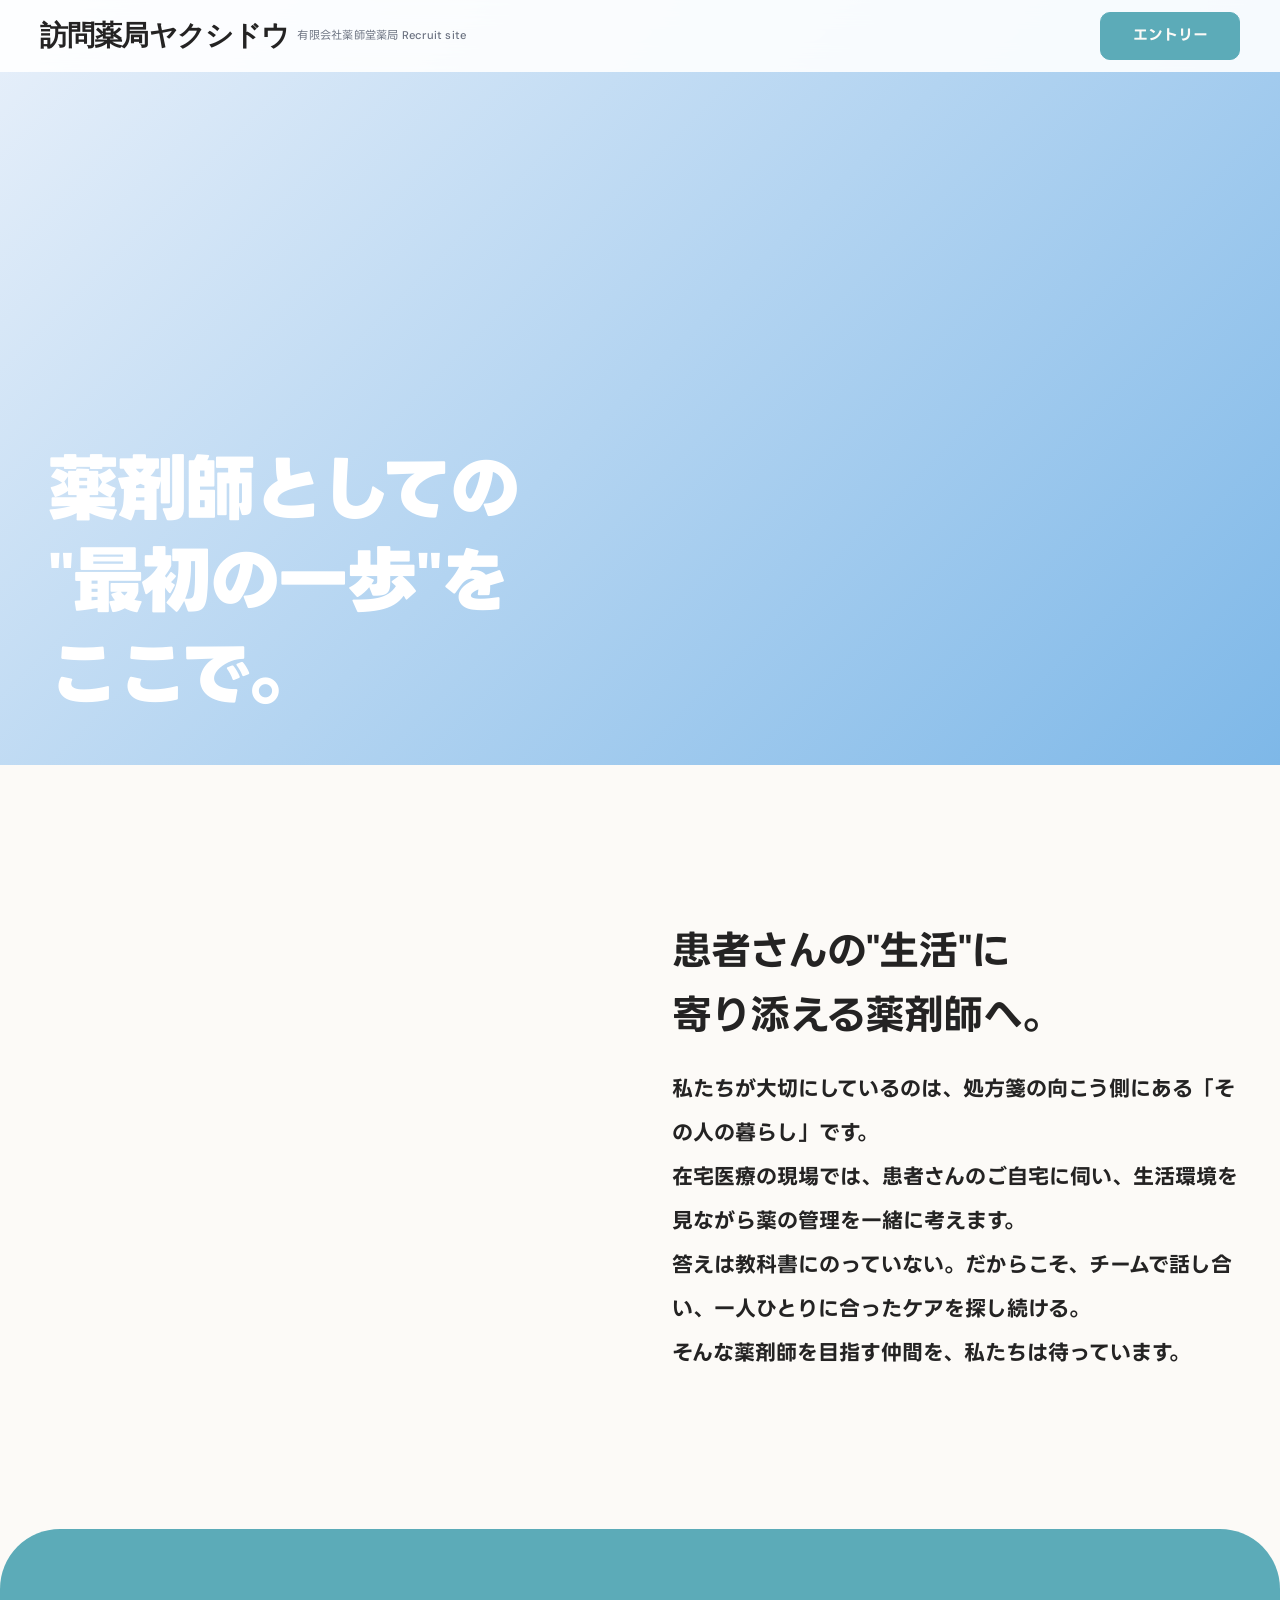
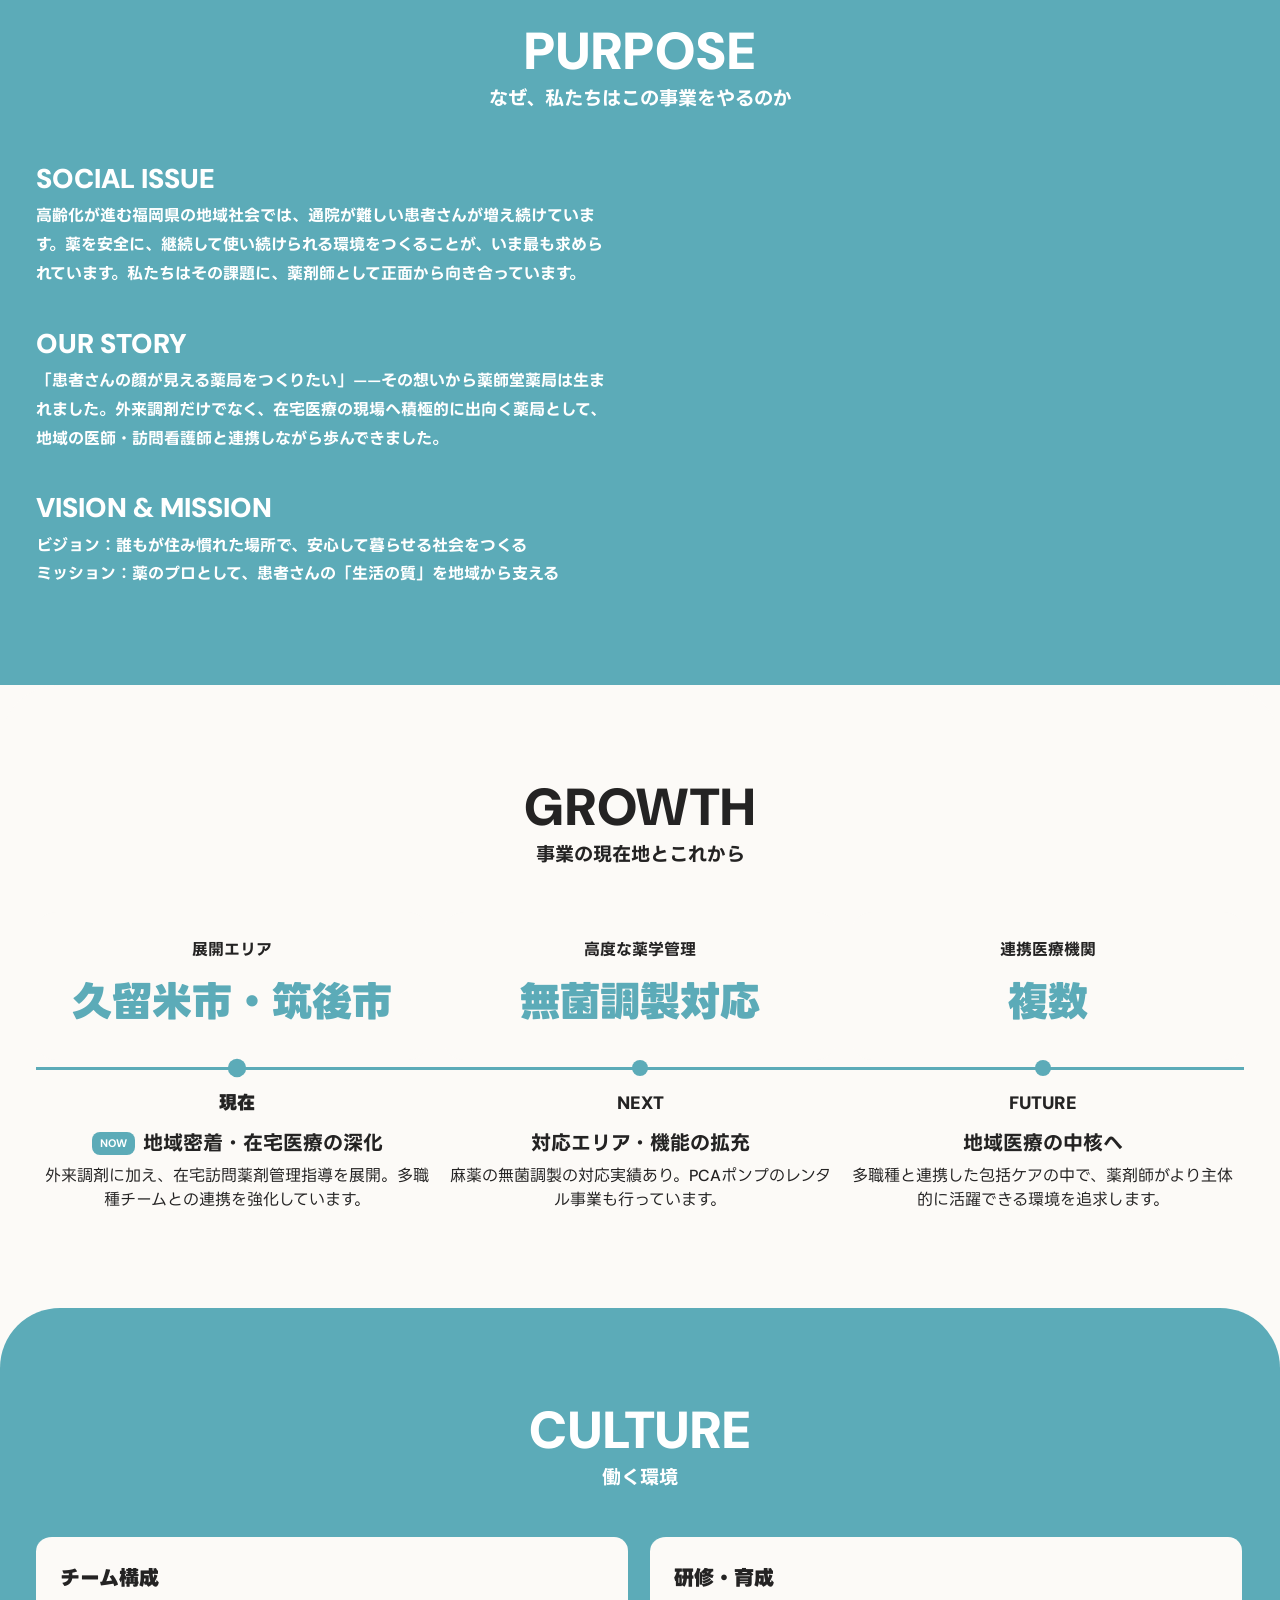
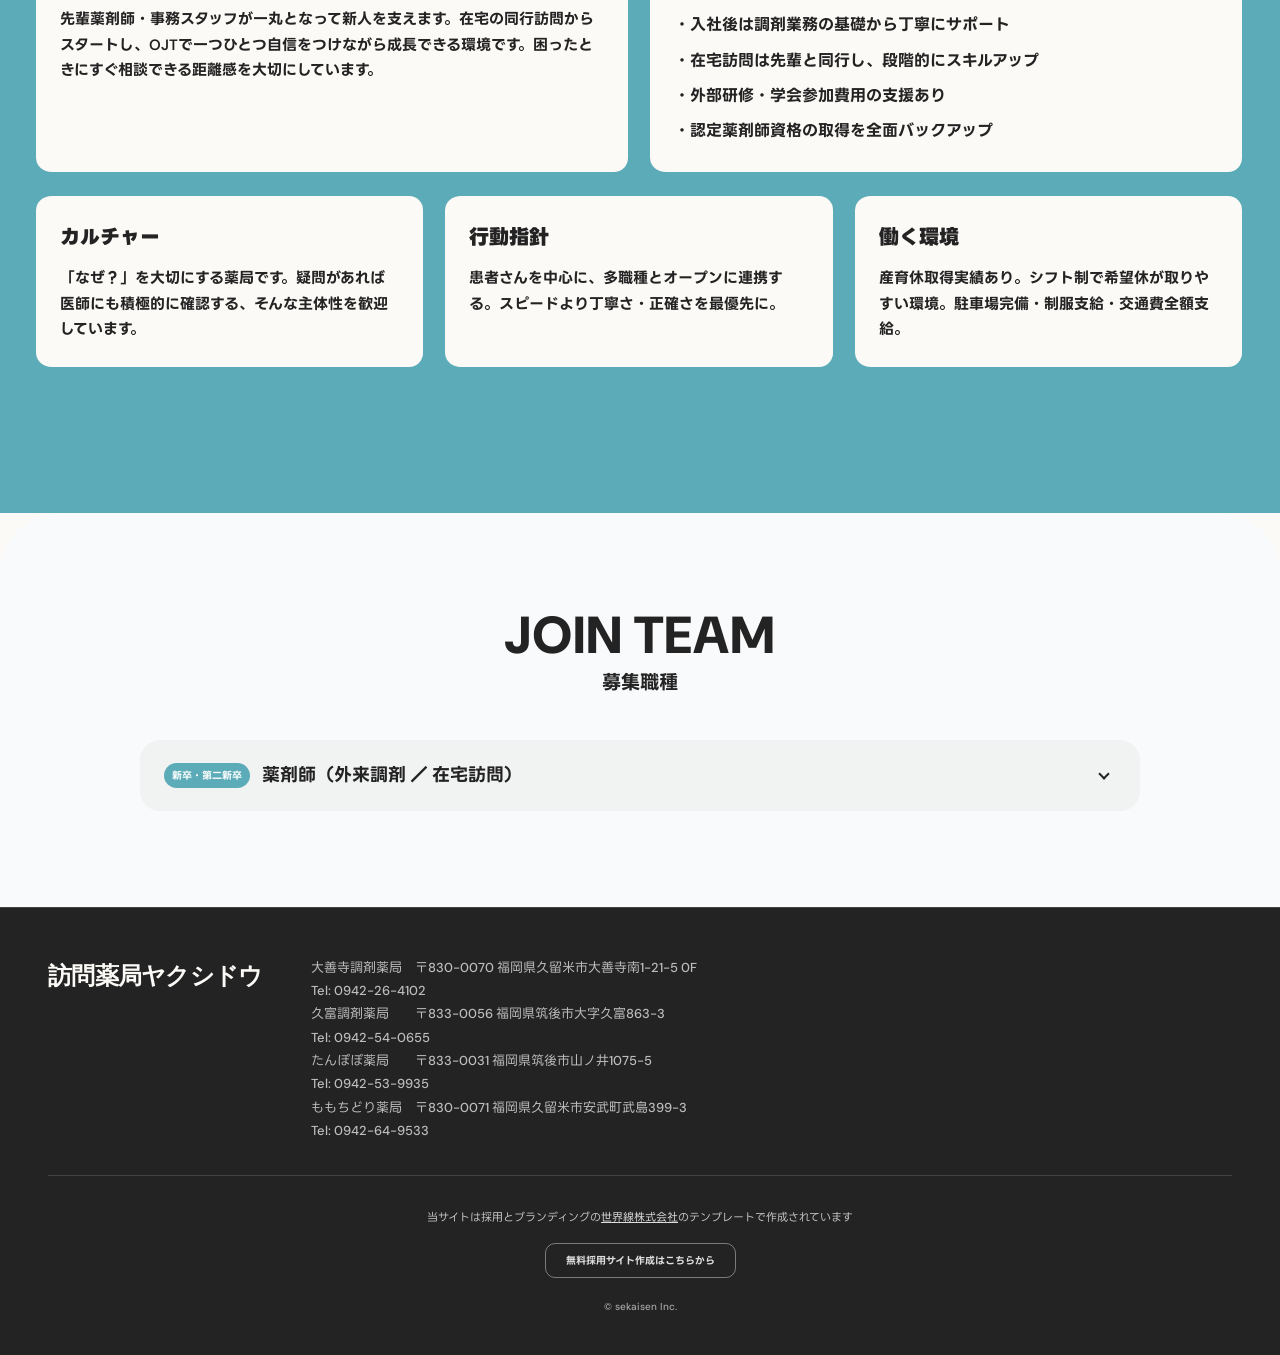
==== index.html @ 18ba4202 "Update index.html" ====
<!DOCTYPE html>
<html lang="ja">
<head>
  <meta charset="UTF-8">
  <meta name="viewport" content="width=device-width, initial-scale=1.0">
  <title>採用情報 | 有限会社薬師堂薬局</title>
  <link rel="stylesheet" href="style.css">
  <link rel="preconnect" href="https://fonts.googleapis.com">
  <link rel="preconnect" href="https://fonts.gstatic.com" crossorigin>
  <link href="https://fonts.googleapis.com/css2?family=DM+Sans:ital,wght@0,400;0,500;0,600;0,700;0,800;0,900&family=LINE+Seed+JP:wght@400;500;700;900&display=swap" rel="stylesheet">
</head>
<body>
  <!-- ヘッダー（追従） -->
  <header class="header">
    <div class="header-inner">
      <div class="header-logo-wrap">
        <a href="#" class="header-logo">訪問薬局ヤクシドウ</a>
        <span class="header-logo-sub">有限会社薬師堂薬局 Recruit site</span>
      </div>
      <nav class="header-nav">
        <a href="entry.html" class="btn btn-header btn-primary">エントリー</a>
      </nav>
    </div>
  </header>

  <!-- ① FV（ファーストビュー） -->
  <section class="hero">
    <div class="hero-img-wrap">
      <img src="image/FV.png" alt="" class="hero-img">
      <div class="hero-overlay"></div>
    </div>
    <div class="hero-content hero-content-bottom-left">
      <h1 class="hero-catch">
        <span class="hero-catch-bg">薬剤師としての</span>
        <span class="hero-catch-bg">"最初の一歩"を</span>
        <span class="hero-catch-bg">ここで。</span>
      </h1>
    </div>
  </section>

  <!-- メッセージセクション -->
  <section class="message-section">
    <div class="container">
      <div class="message-grid">
        <div class="message-visual">
          <img src="image/02.png" alt="">
        </div>
        <div class="message-content">
          <h3 class="message-heading">患者さんの"生活"に<br>寄り添える薬剤師へ。</h3>
          <p class="message-text">私たちが大切にしているのは、処方箋の向こう側にある「その人の暮らし」です。<br>
            在宅医療の現場では、患者さんのご自宅に伺い、生活環境を見ながら薬の管理を一緒に考えます。<br>
            答えは教科書にのっていない。だからこそ、チームで話し合い、一人ひとりに合ったケアを探し続ける。<br>
            そんな薬剤師を目指す仲間を、私たちは待っています。</p>
        </div>
      </div>
    </div>
  </section>

  <!-- ② なぜこの事業をやるのか（Purpose） -->
  <section class="purpose" id="purpose">
    <div class="container">
      <h2 class="section-title"><span class="section-title-en">Purpose</span><span class="section-title-ja">なぜ、私たちはこの事業をやるのか</span></h2>
      <div class="purpose-grid">
        <div class="purpose-content">
          <div class="purpose-block">
            <h3>Social Issue</h3>
            <p>高齢化が進む福岡県の地域社会では、通院が難しい患者さんが増え続けています。薬を安全に、継続して使い続けられる環境をつくることが、いま最も求められています。私たちはその課題に、薬剤師として正面から向き合っています。</p>
          </div>
          <div class="purpose-block">
            <h3>Our Story</h3>
            <p>「患者さんの顔が見える薬局をつくりたい」——その想いから薬師堂薬局は生まれました。外来調剤だけでなく、在宅医療の現場へ積極的に出向く薬局として、地域の医師・訪問看護師と連携しながら歩んできました。</p>
          </div>
          <div class="purpose-block">
            <h3>Vision & Mission</h3>
            <p><strong>ビジョン：</strong>誰もが住み慣れた場所で、安心して暮らせる社会をつくる<br><strong>ミッション：</strong>薬のプロとして、患者さんの「生活の質」を地域から支える</p>
          </div>
        </div>
        <div class="purpose-visual">
          <img src="image/03.png" alt="" class="purpose-img">
        </div>
      </div>
    </div>
  </section>

  <!-- ③ 事業の現在地とこれから（Growth） -->
  <section class="growth" id="growth">
    <div class="container">
      <h2 class="section-title"><span class="section-title-en">Growth</span><span class="section-title-ja">事業の現在地とこれから</span></h2>
      <div class="growth-cards">
        <div class="growth-card">
          <p class="growth-label">展開エリア</p>
          <span class="growth-number">久留米市・筑後市</span>
        </div>
        <div class="growth-card">
          <p class="growth-label">高度な薬学管理</p>
          <span class="growth-number">無菌調製対応</span>
        </div>
        <div class="growth-card">
          <p class="growth-label">連携医療機関</p>
          <span class="growth-number">複数</span>
        </div>
      </div>
      <div class="timeline">
        <div class="timeline-track">
          <div class="timeline-item timeline-item-current">
            <span class="timeline-year">現在</span>
            <div class="timeline-content">
              <div class="timeline-content-header">
                <span class="timeline-now">NOW</span>
                <h4>地域密着・在宅医療の深化</h4>
              </div>
              <p>外来調剤に加え、在宅訪問薬剤管理指導を展開。多職種チームとの連携を強化しています。</p>
            </div>
          </div>
          <div class="timeline-item">
            <span class="timeline-year">NEXT</span>
            <div class="timeline-content">
              <div class="timeline-content-header">
                <h4>対応エリア・機能の拡充</h4>
              </div>
              <p>麻薬の無菌調製の対応実績あり。PCAポンプのレンタル事業も行っています。</p>
            </div>
          </div>
          <div class="timeline-item">
            <span class="timeline-year">FUTURE</span>
            <div class="timeline-content">
              <div class="timeline-content-header">
                <h4>地域医療の中核へ</h4>
              </div>
              <p>多職種と連携した包括ケアの中で、薬剤師がより主体的に活躍できる環境を追求します。</p>
            </div>
          </div>
        </div>
      </div>
    </div>
  </section>

  <!-- ④ 働く環境とポジション -->
  <section class="environment" id="environment">
    <div class="container">
      <h2 class="section-title"><span class="section-title-en">Culture</span><span class="section-title-ja">働く環境</span></h2>
      <div class="culture-grid">
        <div class="culture-card culture-card--large">
          <div class="culture-card-title">チーム構成</div>
          <p>先輩薬剤師・事務スタッフが一丸となって新人を支えます。在宅の同行訪問からスタートし、OJTで一つひとつ自信をつけながら成長できる環境です。困ったときにすぐ相談できる距離感を大切にしています。</p>
        </div>
        <div class="culture-card culture-card--large">
          <div class="culture-card-title">研修・育成</div>
          <ul>
            <li>入社後は調剤業務の基礎から丁寧にサポート</li>
            <li>在宅訪問は先輩と同行し、段階的にスキルアップ</li>
            <li>外部研修・学会参加費用の支援あり</li>
            <li>認定薬剤師資格の取得を全面バックアップ</li>
          </ul>
        </div>
        <div class="culture-card culture-card--small">
          <div class="culture-card-title">カルチャー</div>
          <p>「なぜ？」を大切にする薬局です。疑問があれば医師にも積極的に確認する、そんな主体性を歓迎しています。</p>
        </div>
        <div class="culture-card culture-card--small">
          <div class="culture-card-title">行動指針</div>
          <p>患者さんを中心に、多職種とオープンに連携する。スピードより丁寧さ・正確さを最優先に。</p>
        </div>
        <div class="culture-card culture-card--small">
          <div class="culture-card-title">働く環境</div>
          <p>産育休取得実績あり。シフト制で希望休が取りやすい環境。駐車場完備・制服支給・交通費全額支給。</p>
        </div>
      </div>
    </div>
  </section>

  <!-- ⑤ 求人票セクション（アコーディオン） -->
  <section class="job-posting" id="job">
    <div class="container">
      <h2 class="section-title"><span class="section-title-en">Join Team</span><span class="section-title-ja">募集職種</span></h2>
      <div class="job-accordion">
        <details class="job-accordion-item">
          <summary class="job-accordion-header">
            <div class="job-accordion-header-left"><span class="job-accordion-tag">新卒・第二新卒</span><span class="job-accordion-title">薬剤師（外来調剤 ／ 在宅訪問）</span></div>
            <span class="job-accordion-icon"></span>
          </summary>
          <div class="job-accordion-body">
            <div class="job-detail">
              <h4>業務内容</h4>
              <ul>
                <li>外来調剤・服薬指導</li>
                <li>在宅訪問薬剤管理指導（同行から独立へ段階的に）</li>
                <li>医師・訪問看護師との多職種連携</li>
                <li>お薬相談・OTC販売サポート</li>
              </ul>
            </div>
            <div class="job-detail">
              <h4>応募要件</h4>
              <ul>
                <li>薬剤師免許取得見込み（新卒）または取得済み（第二新卒）</li>
                <li>患者さんへ丁寧に向き合える方</li>
                <li>チームで協力しながら働くことが好きな方</li>
              </ul>
            </div>
            <div class="job-detail">
              <h4>歓迎要件</h4>
              <ul>
                <li>在宅医療・地域医療への関心がある方</li>
                <li>多職種と積極的にコミュニケーションが取れる方</li>
                <li>認定薬剤師の取得に意欲がある方</li>
              </ul>
            </div>
            <div class="job-meta">
              <div class="job-meta-item">
                <span class="meta-label">雇用形態</span>
                <span class="meta-value">正社員</span>
              </div>
              <div class="job-meta-item">
                <span class="meta-label">給与</span>
                <span class="meta-value">年収550万円以上（経験・スキルに応じて優遇）</span>
              </div>
              <div class="job-meta-item">
                <span class="meta-label">勤務地</span>
                <span class="meta-value">福岡県久留米市・筑後市内の各店舗</span>
              </div>
              <div class="job-meta-item">
                <span class="meta-label">福利厚生</span>
                <span class="meta-value">社会保険完備、交通費全額支給、制服支給、駐車場完備、研修・学会費支援、産育休取得実績あり</span>
              </div>
            </div>
          </div>
        </details>
      </div>
    </div>
  </section>

  <footer class="footer">
    <div class="container">
      <div class="footer-inner">
        <div class="footer-logo">
          <a href="#">訪問薬局ヤクシドウ</a>
        </div>
        <div class="footer-overview">
          <p class="footer-overview-text">大善寺調剤薬局　〒830-0070 福岡県久留米市大善寺南1-21-5 0F<br>Tel: 0942-26-4102 </p>
          <p class="footer-overview-text">久富調剤薬局　　〒833-0056 福岡県筑後市大字久富863-3<br>Tel: 0942-54-0655 </p>
          <p class="footer-overview-text">たんぽぽ薬局　　〒833-0031 福岡県筑後市山ノ井1075-5<br>Tel: 0942-53-9935 </p>
          <p class="footer-overview-text">ももちどり薬局　〒830-0071 福岡県久留米市安武町武島399-3<br>Tel: 0942-64-9533 </p>
        </div>
      </div>
      <div class="footer-template">
        <!-- 削除禁止エリア -->
        <p class="footer-template-text">当サイトは採用とブランディングの<a href="https://sekai-sen.com/" target="_blank" rel="noopener noreferrer" class="footer-template-link">世界線株式会社</a>のテンプレートで作成されています</p>
        <a href="https://note.com/sekai_sen" target="_blank" rel="noopener noreferrer" class="footer-cta-btn">無料採用サイト作成はこちらから</a>
        <p class="footer-copy">©︎ sekaisen Inc.</p>
      </div>
    </div>
  </footer>

  <!-- スマホ用 下部固定CTA（追従） -->
  <div class="bottom-cta" aria-hidden="true">
    <a href="#job" class="bottom-cta-btn bottom-cta-casual">カジュアル面談</a>
    <a href="#job" class="bottom-cta-btn bottom-cta-entry">エントリー</a>
  </div>
</body>
</html>
---- style.css ----
/* ========================================
   スタートアップ採用LP - PCファースト
   PCデザイン固定・レスポンシブ最適化
   ======================================== */

:root {
  /* ブルーベースのカラーパレット */
  --blue-primary: #004fa2;
  --blue-dark: #003d7a;
  --blue-light: #1a6fc4;
  --blue-bg: #e8f0fa;
  --blue-muted: #7eb8e8;
  
  /* ニュートラル */
  --near-black: #242323;
  --white: #FCFAF7;
  --gray-50: #f9fafb;
  --gray-100: #f3f4f6;
  --gray-200: #e5e7eb;
  --gray-500: #6b7280;
  
  /* タイポグラフィ */
  --font-sans: 'DM Sans', 'LINE Seed JP', -apple-system, BlinkMacSystemFont, sans-serif;
  --font-en: 'DM Sans', sans-serif;
  --font-ja: 'LINE Seed JP', sans-serif;
  
  /* スペーシング（PC） */
  --section-padding: 6rem 0.75rem;
  --container-max: 1400px;

  /* 角丸・シャドウ */
  --radius: 20px;
  --radius-sm: 10px;
  --shadow: none;
}

*,
*::before,
*::after {
  box-sizing: border-box;
  margin: 0;
  padding: 0;
}

html {
  scroll-behavior: smooth;
  overflow-x: hidden;
}

section[id] {
  scroll-margin-top: 72px;
}

body {
  font-family: var(--font-sans);
  font-weight: 500;
  color: var(--near-black);
  line-height: 1.7;
  background: var(--white);
  -webkit-font-smoothing: antialiased;
  overflow-x: hidden;
}

/* ========================================
   ヘッダー（追従）
   ======================================== */
.header {
  position: fixed;
  top: 0;
  left: 0;
  right: 0;
  z-index: 100;
  background: rgba(255, 255, 255, 0.9);
  backdrop-filter: blur(12px);
  -webkit-backdrop-filter: blur(12px);
  box-shadow: none;
}

.header-inner {
  display: flex;
  align-items: center;
  justify-content: space-between;
  min-height: 72px;
  padding: 0.75rem 2.5rem;
  max-width: 1600px;
  margin-left: auto;
  margin-right: auto;
}

.header-logo-wrap {
  display: flex;
  align-items: center;
  gap: 0.5rem;
}

.header-logo {
  font-family: var(--font-en);
  font-size: 1.75rem;
  font-weight: 800;
  color: var(--near-black);
  text-decoration: none;
  letter-spacing: -0.03em;
  text-transform: uppercase;
}

.header-logo-sub {
  font-size: 0.7rem;
  font-weight: 500;
  color: var(--gray-500);
  letter-spacing: 0.02em;
}

.header-nav {
  display: flex;
  align-items: center;
  gap: 1rem;
}

.btn-header {
  min-width: auto;
  padding: 0.375rem 0.75rem;
  font-size: 0.8125rem;
  font-weight: 600;
  border-radius: var(--radius-sm);
}

.btn-header.btn-outline {
  background: transparent;
  color: var(--near-black);
  border: 1px solid var(--gray-200);
}

.btn-header.btn-outline:hover {
  background: var(--gray-50);
  color: var(--near-black);
}

.btn-header.btn-primary {
  border-width: 1px;
}

/* スマホ用 下部固定CTA（PCでは非表示） */
.bottom-cta {
  display: none;
}

/* ========================================
   ① ファーストビュー
   ======================================== */
.hero {
  position: relative;
  width: 100%;
  overflow: hidden;
}

.hero-img-wrap {
  position: relative;
  width: 100%;
  aspect-ratio: 16 / 9;
  min-height: 85vh;
  background: linear-gradient(135deg, var(--blue-bg) 0%, var(--blue-muted) 100%);
}

.hero-img-wrap .hero-img {
  width: 100%;
  height: 100%;
  object-fit: cover;
  display: block;
}

.hero-overlay {
  position: absolute;
  inset: 0;
  background: none;
}

.hero-content {
  position: absolute;
  z-index: 1;
  bottom: 0;
  left: 0;
  max-width: 60%;
  padding: 2rem 3rem 1.5rem;
  text-align: left;
}

.hero-content-bottom-left {
  bottom: 0;
  left: 0;
  text-align: left;
}

.hero-content .hero-catch {
  color: var(--white);
  text-shadow: none;
}

.hero-content-bottom-left .hero-cta {
  align-items: flex-start;
}

.hero-catch {
  font-size: clamp(2.5rem, 5.5vw, 92px);
  font-weight: 900;
  line-height: 1.2;
  color: var(--near-black);
  letter-spacing: -0.02em;
  margin-bottom: 1.5rem;
  display: flex;
  flex-direction: column;
  gap: 0.5rem;
  align-items: flex-start;
}

.hero-catch-bg {
  background: none;
  color: #fff;
  padding: 0;
  display: inline-block;
}

.hero-cta {
  display: flex;
  flex-direction: row;
  gap: 1rem;
  align-items: flex-start;
}

/* ボタン */
.btn {
  display: inline-block;
  padding: 0.625rem 1.25rem;
  font-family: var(--font-sans);
  font-size: 0.9375rem;
  font-weight: 700;
  text-decoration: none;
  border-radius: var(--radius-sm);
  transition: all 0.2s ease;
  min-width: 140px;
  text-align: center;
}

.btn-primary {
  background: #5cabb8;
  color: var(--white);
  border: 2px solid #5cabb8;
}

.btn-primary:hover {
  background: #4a92a0;
  border-color: #4a92a0;
  transform: translateY(-2px);
}

.btn-secondary {
  background: transparent;
  color: var(--blue-primary);
  border: 2px solid var(--blue-primary);
}

.btn-secondary:hover {
  background: var(--blue-bg);
  transform: translateY(-2px);
}

.btn-large {
  padding: 0.75rem 1.5rem;
  font-size: 1rem;
}

/* ========================================
   共通：コンテナ・セクションタイトル
   ======================================== */
.container {
  width: 100%;
  max-width: var(--container-max);
  margin-left: auto;
  margin-right: auto;
  padding: 0 1.5rem;
}

.section-title {
  font-size: clamp(2rem, 5vw, 3rem);
  font-weight: 900;
  color: var(--near-black);
  text-align: center;
  margin: 0 0 3rem 0;
  padding: 0;
  letter-spacing: -0.02em;
  display: flex;
  flex-direction: column;
  gap: 0;
  line-height: 1;
}

.section-title-en {
  font-family: var(--font-en);
  font-size: clamp(2.25rem, 5.5vw, 3.25rem);
  text-transform: uppercase;
  letter-spacing: 0.02em;
  line-height: 1;
  margin: 0;
  padding: 0;
}

.section-title-ja {
  font-size: 1.2rem;
  font-weight: 700;
  color: var(--near-black);
  letter-spacing: 0;
  line-height: 1;
  margin: 0;
  margin-top: 0.5rem;
  padding: 0.25rem 0 0 0;
}

/* ========================================
   メッセージセクション（白背景・黒文字）
   ======================================== */
.message-section {
  padding: var(--section-padding);
  background: var(--white);
  color: var(--near-black);
}

.message-section .message-heading,
.message-section .message-text {
  color: var(--near-black);
}

.message-section .container {
  max-width: 1400px;
}

.message-grid {
  display: grid;
  grid-template-columns: 1fr 1fr;
  gap: 4rem;
  align-items: center;
}

.message-visual {
  aspect-ratio: 1;
  border-radius: var(--radius);
  box-shadow: var(--shadow);
  overflow: hidden;
}

.message-visual img {
  width: 100%;
  height: 100%;
  object-fit: cover;
  display: block;
}

.message-content {
  display: flex;
  flex-direction: column;
  align-items: flex-start;
  gap: 1.25rem;
}

.message-heading {
  font-size: 40px;
  font-weight: 700;
  color: inherit;
  margin: 0;
  letter-spacing: -0.02em;
  line-height: 1.6;
}

.message-text {
  font-size: 21px;
  font-weight: 600;
  color: inherit;
  line-height: 2.1;
  text-align: left;
}


/* ========================================
   ② なぜこの事業をやるのか（Purpose）
   ======================================== */
.purpose {
  padding: var(--section-padding);
  background: #5cabb8;
  color: #fff;
  border-radius: 60px 60px 0 0;
  overflow: hidden;
}

.purpose .section-title,
.purpose .section-title-en,
.purpose .section-title-ja,
.purpose .purpose-block h3,
.purpose .purpose-block p {
  color: #fff;
}

.purpose .placeholder-img {
  background: rgba(255, 255, 255, 0.2);
  color: #fff;
}

.purpose-grid {
  display: grid;
  grid-template-columns: 1fr 1fr;
  gap: 3rem;
  align-items: stretch;
}

.purpose-content {
  display: flex;
  flex-direction: column;
  gap: 2rem;
}

.purpose-block h3 {
  font-family: var(--font-sans);
  font-size: 1.7rem;
  font-weight: 900;
  text-transform: uppercase;
  color: inherit;
  margin: 0;
}

.purpose-block p {
  font-size: 1rem;
  color: inherit;
  line-height: 1.8;
  font-weight: 600;
}

.purpose-visual {
  order: 0;
  display: flex;
  min-height: 0;
}

.purpose-img {
  width: 100%;
  height: 100%;
  object-fit: cover;
  border-radius: var(--radius);
  display: block;
}

.placeholder-img.placeholder-purpose {
  aspect-ratio: unset;
  flex: 1;
  min-height: 200px;
  width: 100%;
}

.placeholder-img {
  aspect-ratio: 16 / 10;
  background: var(--gray-100);
  border-radius: var(--radius);
  box-shadow: var(--shadow);
  display: flex;
  align-items: center;
  justify-content: center;
  color: var(--near-black);
  font-size: 0.875rem;
}

/* ========================================
   ③ 事業の現在地とこれから（Growth）
   ======================================== */
.growth {
  padding: var(--section-padding);
  background: var(--white);
  color: var(--near-black);
  border-radius: 60px 60px 0 0;
  overflow: hidden;
}

.growth .section-title,
.growth .section-title-en,
.growth .section-title-ja {
  color: var(--near-black);
}

.growth .growth-label {
  color: var(--near-black);
}

.growth .growth-number {
  color: #5cabb8;
}

.growth .timeline-year,
.growth .timeline-content h4,
.growth .timeline-content p {
  color: var(--near-black);
}

.growth .timeline-track::before {
  background: #5cabb8;
}

.growth .timeline-item::before {
  background: #5cabb8;
}

.growth .timeline-now {
  background: #5cabb8;
  color: #fff;
}

.growth-cards {
  display: grid;
  grid-template-columns: repeat(3, 1fr);
  gap: 1rem;
  margin-bottom: 0;
}

.growth-card {
  background: var(--white);
  padding: 1.5rem;
  border-radius: var(--radius);
  text-align: center;
  box-shadow: var(--shadow);
}

.growth-label {
  font-size: 1rem;
  color: #333;
  margin-bottom: 0.25rem;
  font-weight: 600;
}

.growth-number {
  display: block;
  font-size: 2.5rem;
  font-weight: 900;
  color: #5cabb8;
}

.timeline-track {
  display: flex;
  align-items: flex-start;
  gap: 0;
  position: relative;
}

.timeline-track::before {
  content: '';
  position: absolute;
  top: 7px;
  left: 0;
  right: 0;
  height: 3px;
  background: var(--blue-primary);
  z-index: 0;
}

.timeline-item {
  flex: 1;
  display: flex;
  flex-direction: column;
  align-items: center;
  text-align: center;
  position: relative;
  z-index: 1;
  padding: 0 0.5rem;
}

.timeline-item::before {
  content: '';
  width: 16px;
  height: 16px;
  background: var(--blue-primary);
  border-radius: 50%;
  flex-shrink: 0;
  margin-bottom: 0.75rem;
}

.timeline-year {
  font-size: 1.125rem;
  font-weight: 900;
  color: inherit;
  margin-bottom: 0.5rem;
}

.timeline-content-header {
  display: flex;
  align-items: center;
  justify-content: center;
  gap: 0.5rem;
  margin-bottom: 0.25rem;
}

.timeline-now {
  font-size: 0.6875rem;
  font-weight: 700;
  background: var(--blue-primary);
  color: var(--white);
  padding: 0.125rem 0.5rem;
  border-radius: 8px;
  flex-shrink: 0;
}

.timeline-item-current::before {
  transform: scale(1.15);
}

.timeline-content h4 {
  font-size: 1.25rem;
  font-weight: 700;
  margin: 0;
  color: inherit;
}

.timeline-content p {
  font-size: 1rem;
  color: inherit;
  line-height: 1.5;
}

/* ========================================
   ④ 働く環境とポジション（Culture）
   ======================================== */
.environment {
  padding: var(--section-padding);
  background: #5cabb8;
  color: #fff;
  border-radius: 60px 60px 0 0;
  overflow: hidden;
}

.environment .section-title,
.environment .section-title-en,
.environment .section-title-ja {
  color: #fff;
}

.environment .culture-card-title {
  color: var(--near-black);
}

.environment .culture-card {
  background: var(--white);
  color: var(--near-black);
  border: 2px solid #5cabb8;
  border-left: none;
}

.environment .culture-card li,
.environment .culture-card p {
  color: var(--near-black);
}

.culture-grid {
  display: grid;
  grid-template-columns: repeat(6, 1fr);
  gap: 1.25rem;
  margin-bottom: 3rem;
}

.culture-card {
  padding: 1.5rem;
  border-radius: 16px;
  box-shadow: var(--shadow);
}

.culture-card--large {
  grid-column: span 3;
  min-height: 160px;
}

.culture-card--small {
  grid-column: span 2;
}

.culture-card-title {
  font-size: 1.25rem;
  font-weight: 900;
  margin-bottom: 0.75rem;
}

.culture-card ul {
  list-style: none;
}

.culture-card li {
  padding: 0.25rem 0;
  position: relative;
  padding-left: 1rem;
  font-weight: 600;
}

.culture-card li::before {
  content: '・';
  position: absolute;
  left: 0;
}

.culture-card p {
  font-size: 0.9375rem;
  line-height: 1.7;
  margin: 0;
  font-weight: 600;
}

/* ========================================
   ⑤ 求人票セクション（アコーディオン）
   ======================================== */
.job-posting {
  padding: var(--section-padding);
  background: var(--gray-50);
  border-radius: 60px 60px 0 0;
  overflow: hidden;
}

.job-accordion-header:hover {
  background: var(--gray-50);
}

.job-accordion {
  display: flex;
  flex-direction: column;
  gap: 1rem;
  max-width: 1000px;
  margin: 0 auto;
}

.job-accordion-item {
  background: #f1f3f2;
  border-radius: var(--radius);
  box-shadow: var(--shadow);
  overflow: hidden;
}

.job-accordion-item[open] {
  box-shadow: none;
}

.job-accordion-header {
  display: flex;
  align-items: center;
  justify-content: space-between;
  gap: 0.75rem;
  padding: 1.25rem 1.5rem;
  cursor: pointer;
  list-style: none;
  font-weight: 700;
  color: var(--near-black);
  transition: background 0.2s ease;
}

.job-accordion-header::-webkit-details-marker {
  display: none;
}

.job-accordion-header-left {
  display: flex;
  align-items: center;
  gap: 0.75rem;
  flex: 1;
  min-width: 0;
  text-align: left;
}

.job-accordion-tag {
  font-size: 0.625rem;
  font-weight: 700;
  background: #5cabb8;
  color: #fff;
  padding: 0.25rem 0.5rem;
  border-radius: 9999px;
  flex-shrink: 0;
  width: fit-content;
}

.job-accordion-title {
  font-size: 1.125rem;
  text-align: left;
}

.job-accordion-icon {
  width: 24px;
  height: 24px;
  flex-shrink: 0;
  display: flex;
  align-items: center;
  justify-content: center;
  transition: transform 0.25s ease;
}

.job-accordion-icon::before {
  content: '';
  width: 8px;
  height: 8px;
  border-right: 2px solid var(--near-black);
  border-bottom: 2px solid var(--near-black);
  transform: rotate(45deg);
  margin-top: -2px;
}

.job-accordion-item[open] .job-accordion-icon {
  transform: rotate(180deg);
}

.job-accordion-body {
  padding: 0 1.5rem 1.5rem;
  border-top: 1px solid var(--gray-100);
}

.job-accordion-item[open] .job-accordion-body {
  padding-top: 1.5rem;
}

.job-detail {
  margin-bottom: 1.25rem;
}

.job-accordion .job-detail:last-of-type {
  margin-bottom: 0;
}

.job-detail h4 {
  font-size: 1rem;
  font-weight: 700;
  color: var(--near-black);
  margin-bottom: 0.75rem;
}

.job-detail ul {
  list-style: none;
}

.job-detail li {
  padding: 0.25rem 0;
  padding-left: 1.25rem;
  position: relative;
  font-size: 0.9375rem;
  color: var(--near-black);
}

.job-detail li::before {
  content: '・';
  position: absolute;
  left: 0;
  color: var(--blue-primary);
}

.job-meta {
  display: grid;
  grid-template-columns: repeat(2, 1fr);
  gap: 1rem;
  margin-top: 1.5rem;
  padding-top: 1.5rem;
  border-top: 1px solid var(--gray-200);
}

.job-meta-item {
  display: flex;
  flex-direction: column;
  gap: 0.25rem;
}

.meta-label {
  font-size: 0.75rem;
  font-weight: 700;
  color: var(--near-black);
  text-transform: uppercase;
  letter-spacing: 0.05em;
}

.meta-value {
  font-size: 0.9375rem;
  font-weight: 500;
  color: var(--near-black);
}

/* ========================================
   ⑥ 最後のCTA
   ======================================== */
.final-cta {
  position: relative;
  padding: 5rem 1.5rem;
  text-align: center;
  overflow: hidden;
}

.final-cta-bg {
  position: absolute;
  inset: 0;
  background-image: var(--cta-bg-image, url('https://images.unsplash.com/photo-1522071820081-009f0129c71c?w=1920'));
  background-size: cover;
  background-position: center;
  filter: grayscale(100%);
}

.final-cta-overlay {
  position: absolute;
  inset: 0;
  background:#00000090;
}

.final-cta-content {
  position: relative;
  z-index: 1;
}

.final-cta-message {
  font-size: clamp(1.75rem, 4vw, 2.5rem);
  font-weight: 900;
  color: var(--white);
  margin-bottom: 0.75rem;
  letter-spacing: -0.02em;
}

.final-cta-sub {
  font-size: 1rem;
  color: rgba(255,255,255,0.9);
  margin-bottom: 2rem;
}

.final-cta .btn-primary {
  background: #5cabb8;
  color: var(--white);
  border-color: #5cabb8;
}

.final-cta .btn-primary:hover {
  background: #4a92a0;
  border-color: #4a92a0;
}

/* ========================================
   フッター
   ======================================== */
.footer {
  padding: 3rem 1.5rem 2.5rem;
  background: var(--near-black);
  border-top: 1px solid rgba(255, 255, 255, 0.15);
}

.footer-inner {
  display: flex;
  flex-direction: row;
  align-items: flex-start;
  gap: 3rem;
  margin-bottom: 2rem;
  padding-bottom: 2rem;
  border-bottom: 1px solid rgba(255, 255, 255, 0.15);
}

.footer-logo a {
  font-family: var(--font-en);
  font-size: 1.5rem;
  font-weight: 800;
  color: var(--white);
  text-decoration: none;
  letter-spacing: -0.03em;
  text-transform: uppercase;
}

.footer-overview-text {
  font-size: 0.8125rem;
  color: rgba(255, 255, 255, 0.7);
  line-height: 1.8;
  margin: 0;
}

.footer-template {
  text-align: center;
  max-width: 560px;
  margin: 0 auto;
}

.footer-template-text {
  font-size: 0.6875rem;
  color: rgba(255, 255, 255, 0.75);
  line-height: 1.8;
  margin: 0 0 1rem;
}

.footer-template-link {
  color: rgba(255, 255, 255, 0.85);
  text-decoration: underline;
}

.footer-template-link:hover {
  color: var(--white);
}

.footer-cta-btn {
  display: inline-block;
  padding: 0.5rem 1.25rem;
  font-size: 0.625rem;
  font-weight: 600;
  color: rgba(255, 255, 255, 0.85);
  text-decoration: none;
  border: 1px solid rgba(255, 255, 255, 0.4);
  border-radius: var(--radius-sm);
  background: transparent;
  margin-bottom: 1.25rem;
  transition: color 0.2s, border-color 0.2s, background 0.2s;
}

.footer-cta-btn:hover {
  color: var(--white);
  border-color: rgba(255, 255, 255, 0.6);
  background: rgba(255, 255, 255, 0.06);
}

.footer-copy {
  font-size: 0.625rem;
  color: rgba(255, 255, 255, 0.6);
  margin: 0;
}

/* ========================================
   レスポンシブ最適化（タブレット以下）
   ======================================== */
@media (max-width: 1023px) {
  :root {
    --section-padding: 5rem 0.75rem;
  }

  .growth-cards {
    grid-template-columns: repeat(2, 1fr);
  }

  .culture-grid {
    grid-template-columns: repeat(2, 1fr);
  }

  .culture-card--large,
  .culture-card--small {
    grid-column: span 2;
  }
}

@media (max-width: 767px) {
  :root {
    --section-padding: 2.5rem 0.75rem;
  }

  .purpose,
  .environment {
    border-radius: 30px 30px 0 0;
  }

  .header-inner {
    padding: 0.75rem 1.5rem;
  }

  .header-logo {
    font-size: 1.125rem;
  }

  .header-logo-sub {
    display: none;
  }

  .header-nav {
    gap: 0.5rem;
  }

  .btn-header {
    font-size: 0.6875rem;
    padding: 0.25rem 0.5rem;
    min-width: auto;
  }

  .bottom-cta {
    display: flex;
    position: fixed;
    bottom: 0;
    left: 0;
    right: 0;
    z-index: 90;
    padding: 0;
    padding-bottom: max(0, env(safe-area-inset-bottom));
    gap: 0;
    box-shadow: 0 -2px 12px rgba(0, 0, 0, 0.1);
  }

  .bottom-cta-btn {
    flex: 1;
    display: flex;
    align-items: center;
    justify-content: center;
    padding: 0.875rem 1rem;
    font-size: 0.875rem;
    font-weight: 600;
    text-decoration: none;
    border: none;
    border-radius: 0;
    transition: background 0.2s, opacity 0.2s;
  }

  .bottom-cta-entry {
    background: #5cabb8;
    color: #fff;
  }

  .bottom-cta-entry:hover,
  .bottom-cta-entry:active {
    background: #4a92a0;
  }

  .bottom-cta-casual {
    background: #1a1a1a;
    color: #fff;
  }

  .bottom-cta-casual:hover,
  .bottom-cta-casual:active {
    background: #333;
  }

  body {
    padding-bottom: 80px;
    padding-bottom: calc(72px + env(safe-area-inset-bottom));
  }

  .hero {
    display: flex;
    flex-direction: column;
    padding-top: 80px;
    gap: 1.5rem;
  }

  .hero-img-wrap {
    order: 1;
    margin-top: 1.25rem;
    aspect-ratio: 3 / 2.8;
    min-height: 55vh;
    width: 100%;
    margin-left: 1rem;
  }

  .hero-content {
    position: static;
    order: 2;
    padding: 0 0 0 1.5rem;
    max-width: 100%;
  }

  .hero-catch {
    font-size: 1.75rem;
    margin-bottom: 0;
    color: #1d2923;
    gap: 0.25rem;
  }

  .hero-cta {
    flex-direction: column;
    align-items: flex-start;
  }

  .section-title {
    margin: 0 0 2rem 0;
  }

  .section-title-en {
    font-size: 1.75rem;
  }

  .section-title-ja {
    font-size: 0.8125rem;
  }

  .message-heading {
    font-size: 20px;
  }

  .message-content {
    max-width: 100%;
    min-width: 0;
  }

  .message-text {
    font-size: 1rem;
    white-space: normal;
    max-width: 100%;
    overflow-wrap: break-word;
  }

  .message-visual img {
    object-fit: contain;
  }

  .purpose-block h3 {
    font-size: 1.25rem;
  }

  .purpose-block p {
    font-size: 0.8rem;
  }

  .purpose-grid {
    grid-template-columns: 1fr;
    gap: 1rem;
  }

  .purpose-content {
    display: flex;
    flex-direction: column;
    gap: 1rem;
  }

  .growth-label {
    font-size: 0.8125rem;
  }

  .growth-number {
    font-size: 1.2rem;
  }

  .timeline-year {
    font-size: 1rem;
  }

  .timeline-content h4 {
    font-size: 1.125rem;
  }

  .timeline-content p {
    font-size: 0.9375rem;
  }

  .culture-card-title {
    font-size: 0.875rem;
  }

  .culture-card li {
    font-size: 0.875rem;
  }

  .culture-card p {
    font-size: 0.875rem;
  }

  .job-accordion-title {
    font-size: 1rem;
  }

  .job-detail h4 {
    font-size: 0.9375rem;
  }

  .job-detail li {
    font-size: 0.875rem;
  }

  .meta-value {
    font-size: 0.875rem;
  }

  .final-cta-message {
    font-size: 1.5rem;
  }

  .final-cta-sub {
    font-size: 0.9375rem;
  }

  .btn-large {
    font-size: 0.9375rem;
    padding: 0.625rem 1.25rem;
  }

  .message-section {
    margin-top: 3rem;
    background: #fff;
    border-radius: 30px 30px 0 0;
    overflow: hidden;
  }

  .message-grid {
    grid-template-columns: 1fr;
    gap: 2rem;
  }

  .message-visual {
    aspect-ratio: 4 / 3;
    margin: 0 auto;
    max-width: 100%;
  }

  .purpose-visual {
    order: -1;
  }

  .growth-cards {
    grid-template-columns: repeat(3, 1fr);
    padding-bottom: 2rem;
  }

  .growth-card {
    background: var(--white);
    padding: 1rem;
    border: 1px solid rgba(0, 0, 0, 0.12);
  }

  .culture-grid {
    grid-template-columns: 1fr;
  }

  .culture-card--large,
  .culture-card--small {
    grid-column: span 1;
  }

  .job-meta {
    grid-template-columns: 1fr;
  }

  .footer-inner {
    flex-direction: column;
    gap: 1.5rem;
  }

  .footer-logo a {
    font-size: 1.25rem;
  }

  .footer-overview-text {
    font-size: 0.75rem;
  }

  .container {
    padding: 0 0.75rem;
  }

  .timeline-track {
    flex-direction: column;
    gap: 1.5rem;
    align-items: flex-start;
  }

  .timeline-track::before {
    top: 0;
    bottom: 0;
    left: 7px;
    right: auto;
    width: 3px;
    height: 100%;
  }

  .timeline-item {
    flex: none;
    flex-direction: row;
    align-items: flex-start;
    text-align: left;
    gap: 1rem;
    width: 100%;
    padding: 0;
  }

  .timeline-item::before {
    margin-bottom: 0;
    flex-shrink: 0;
  }

  .timeline-content-header {
    flex-direction: column;
    align-items: flex-start;
    justify-content: flex-start;
    gap: 0.25rem;
  }

  .timeline-content {
    flex: 1;
    min-width: 0;
  }

  .job-accordion-header {
    min-height: 48px;
    padding: 1rem 1.25rem;
  }

  .hero-img-wrap {
    aspect-ratio: 3 / 2.8;
    min-height: 55vh;
    width: 92%;
    margin-left: auto;
    border-radius: 30px 0 0 30px;
    overflow: hidden;
  }

  .hero-img-wrap .hero-img {
    object-position: left center;
  }

  .hero-content .hero-catch,
  .hero-content .hero-catch-bg {
    color: #1d2923;
  }
}

/* 極小SP（375px以下） */
@media (max-width: 375px) {
  .header-inner {
    padding: 0.5rem 1rem;
  }

  .hero-content {
    padding: 0 0 0 1rem;
  }

  .hero-catch {
    font-size: 1.75rem;
  }

  .section-title-en {
    font-size: 1.5rem;
  }

  .container {
    padding: 0 0.5rem;
  }
}
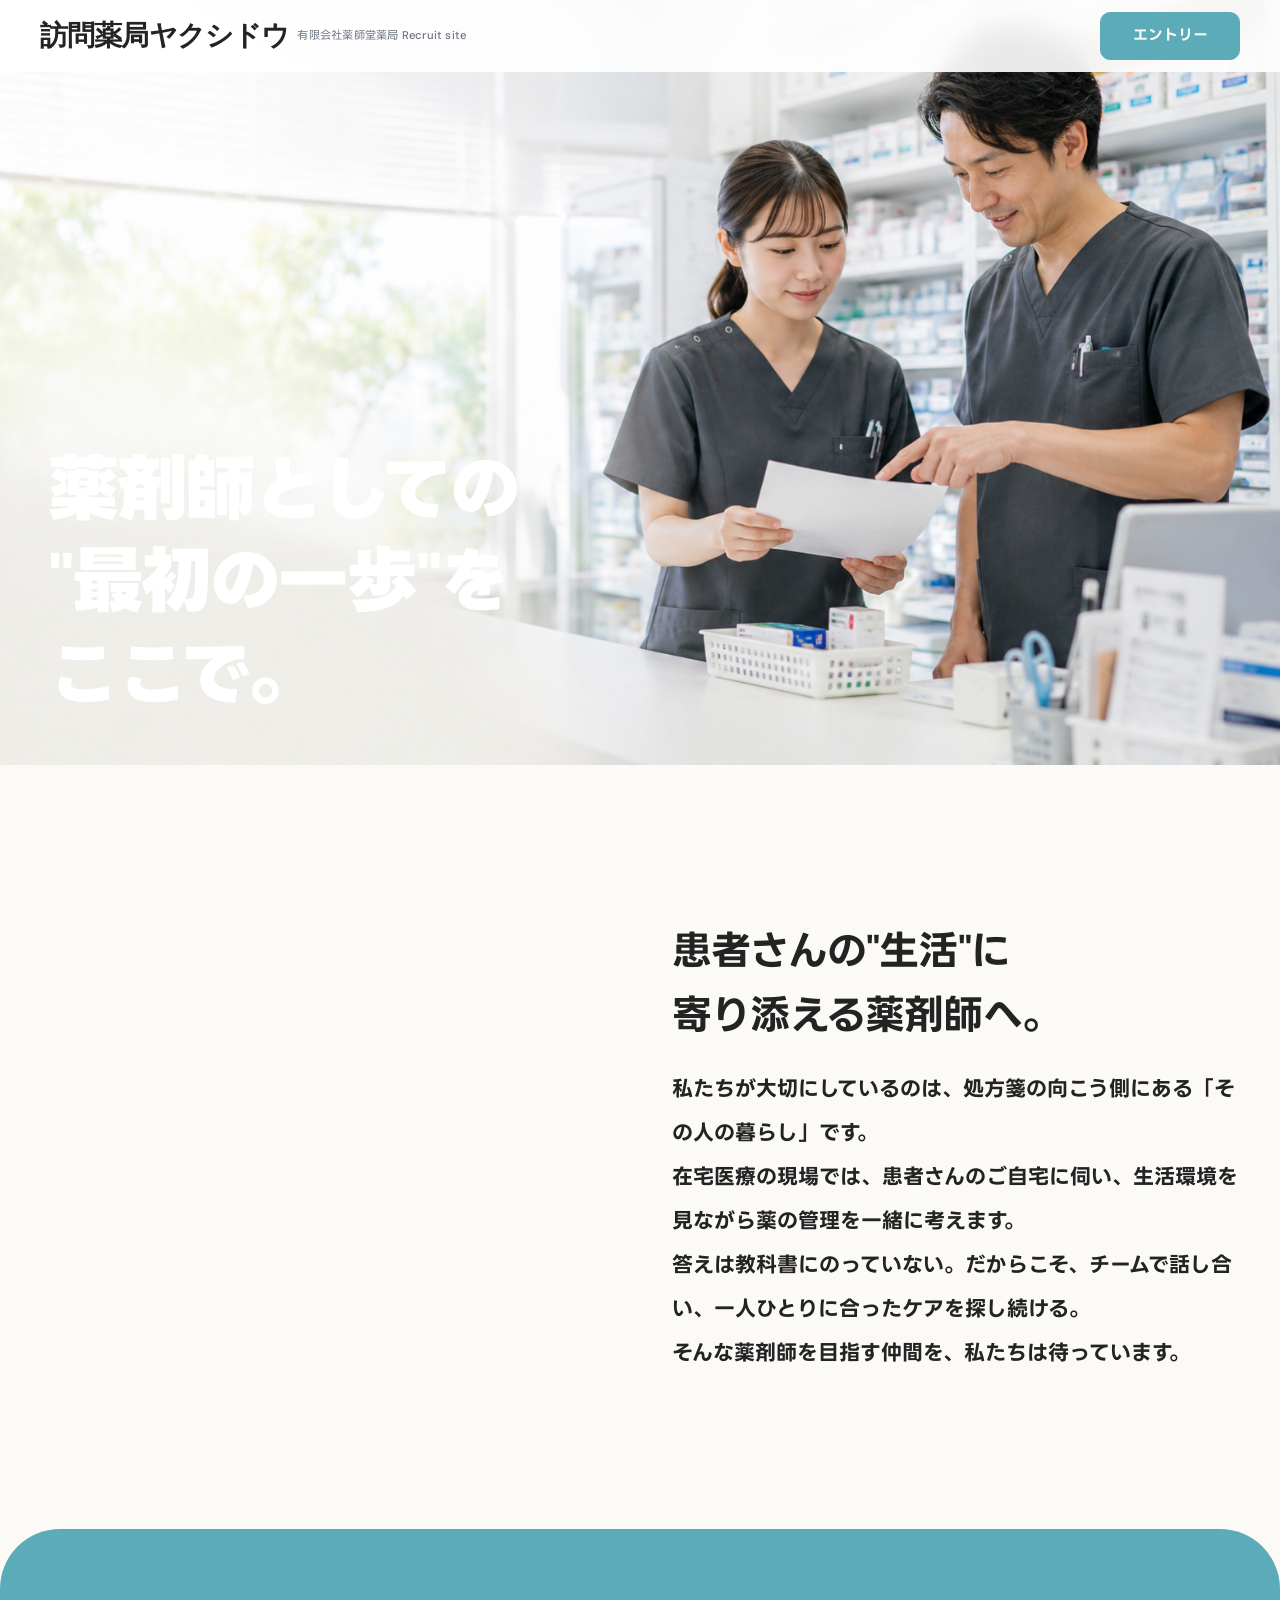
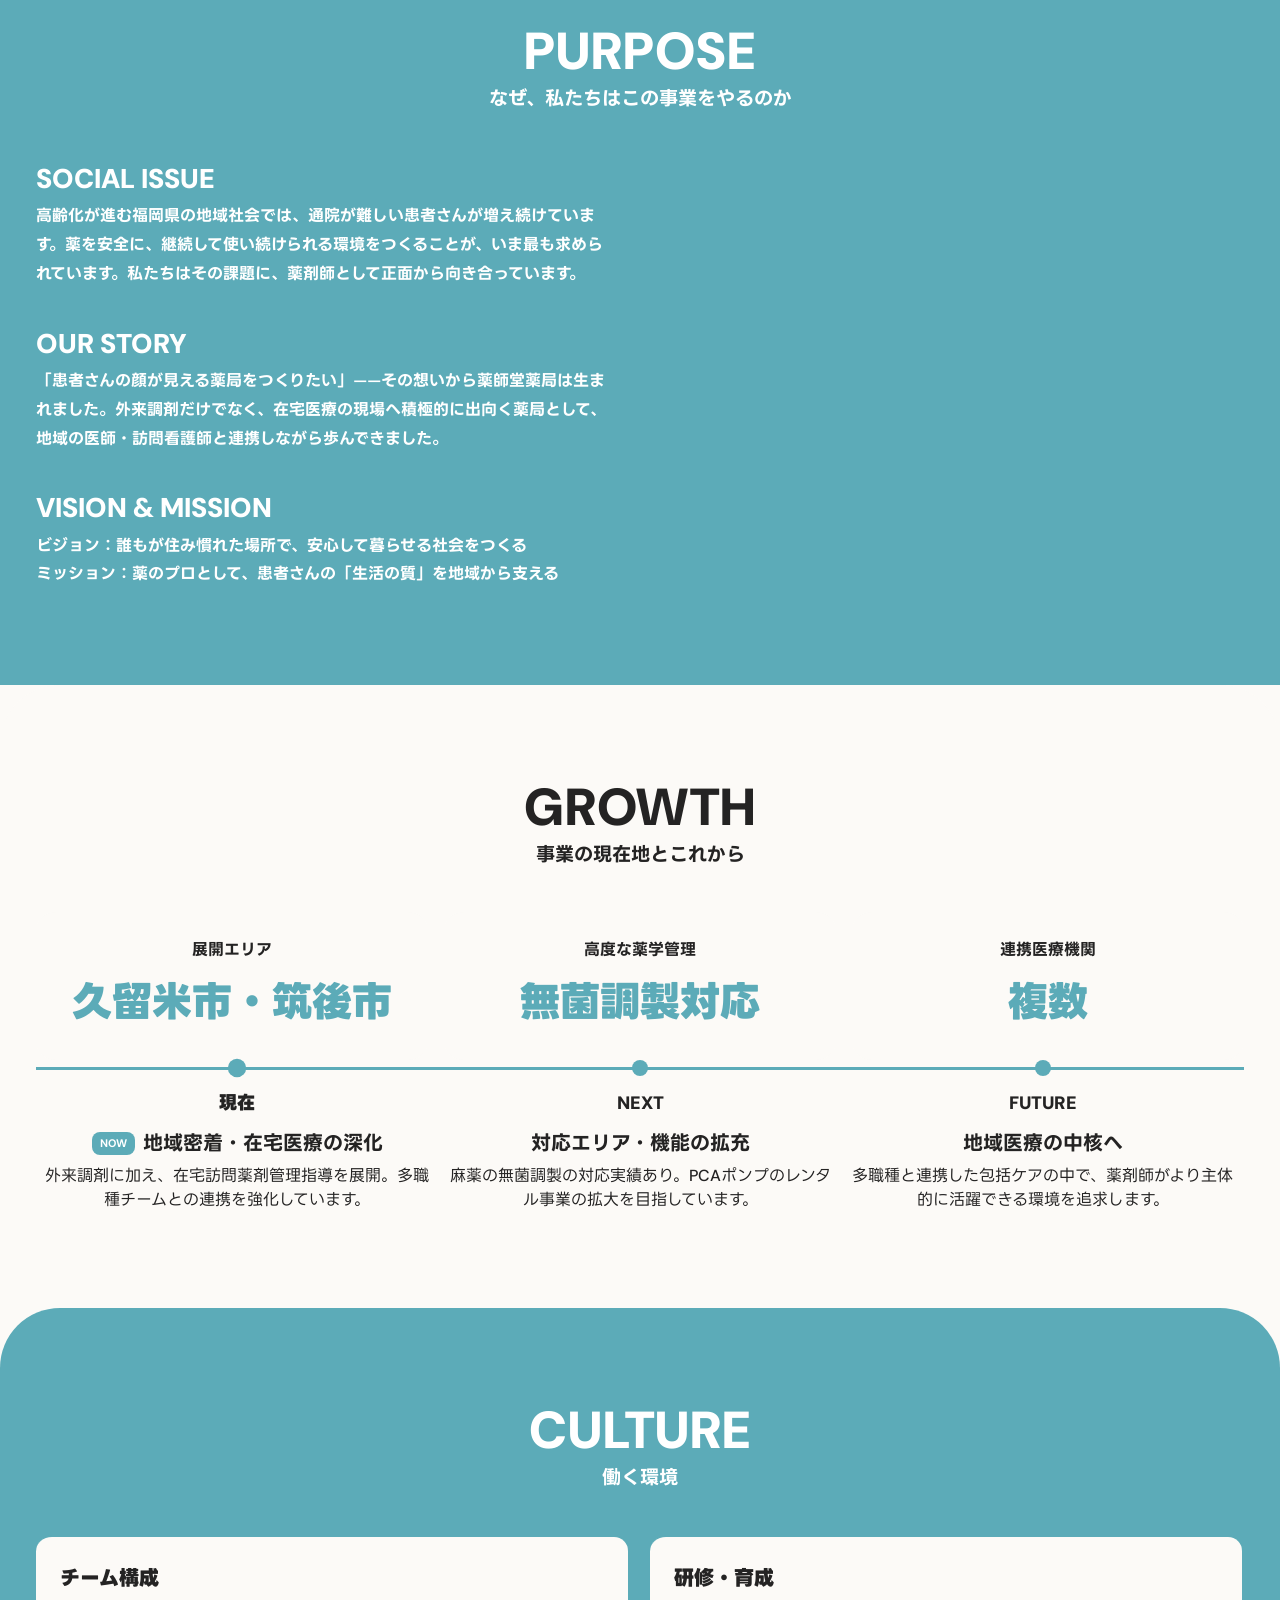
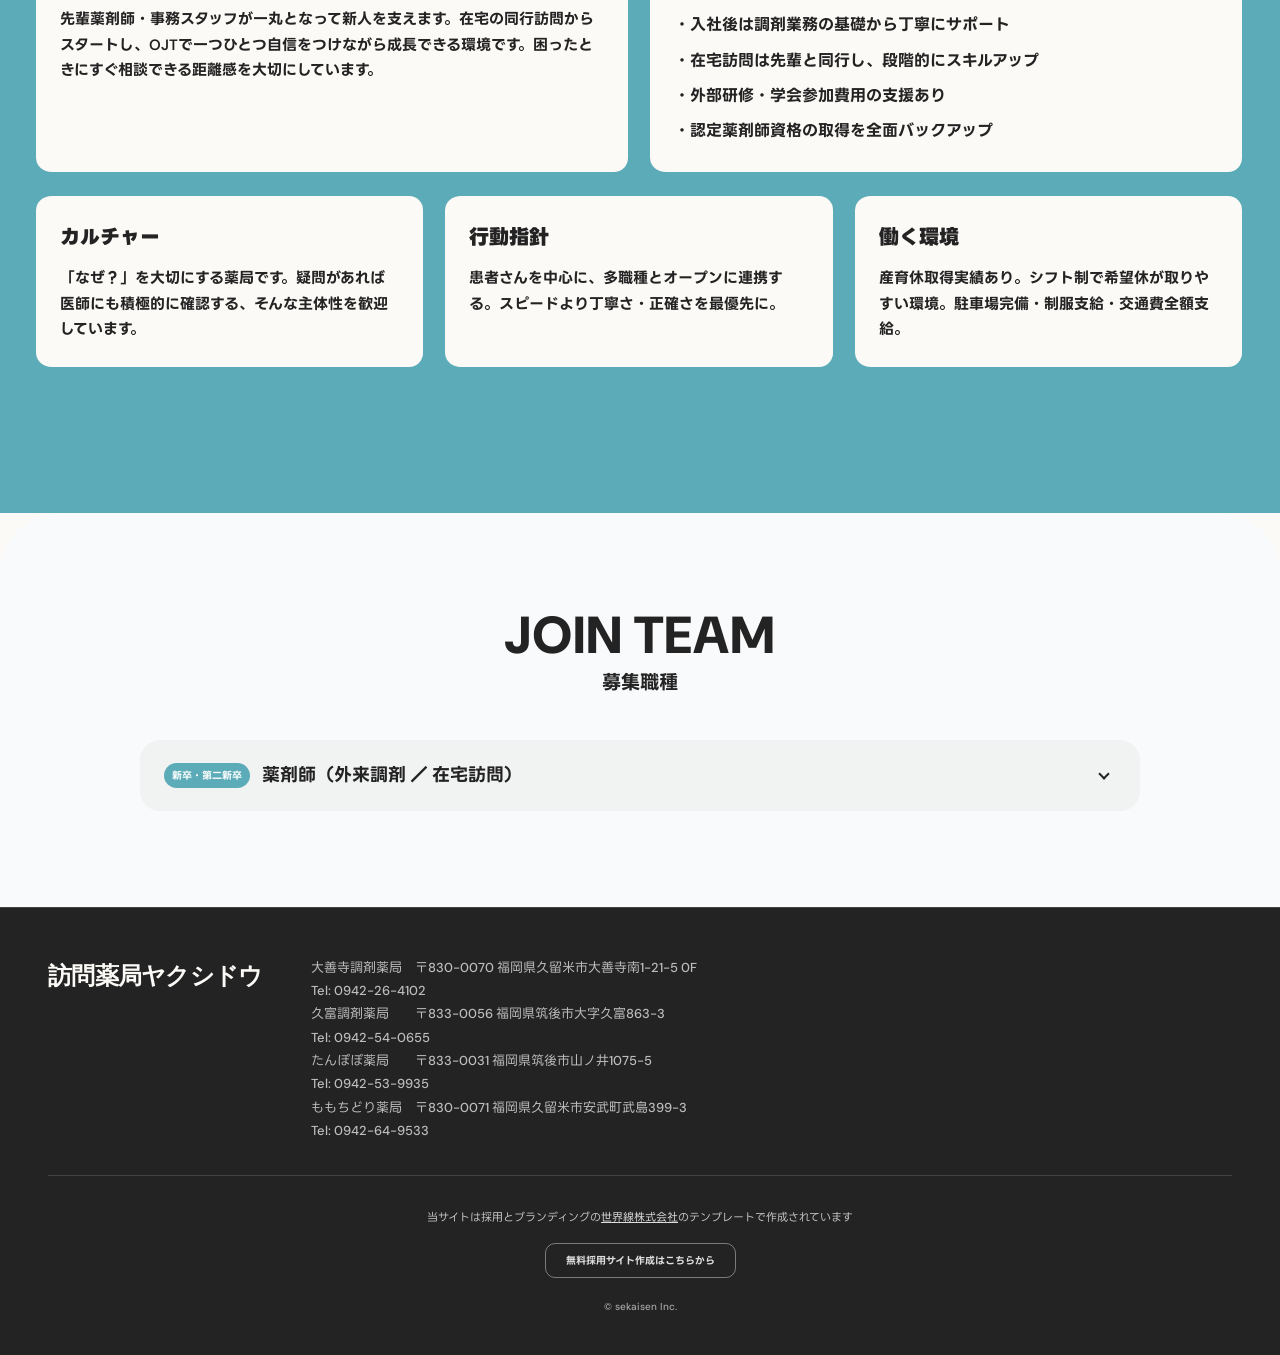
==== commit e97492ca: "Update index.html" ====
--- a/index.html
+++ b/index.html
@@ -118,7 +118,7 @@
               <div class="timeline-content-header">
                 <h4>対応エリア・機能の拡充</h4>
               </div>
-              <p>麻薬の無菌調製の対応実績あり。PCAポンプのレンタル事業も行っています。</p>
+              <p>麻薬の無菌調製の対応実績あり。PCAポンプのレンタル事業の拡大を目指しています。</p>
             </div>
           </div>
           <div class="timeline-item">
--- a/style.css
+++ b/style.css
@@ -156,14 +156,17 @@
 .hero-img-wrap {
   position: relative;
   width: 100%;
-  aspect-ratio: 16 / 9;
   min-height: 85vh;
-  background: linear-gradient(135deg, var(--blue-bg) 0%, var(--blue-muted) 100%);
+  overflow: hidden;
 }
 
 .hero-img-wrap .hero-img {
+  position: absolute;
+  inset: 0;
+
   width: 100%;
   height: 100%;
+
   object-fit: cover;
   display: block;
 }
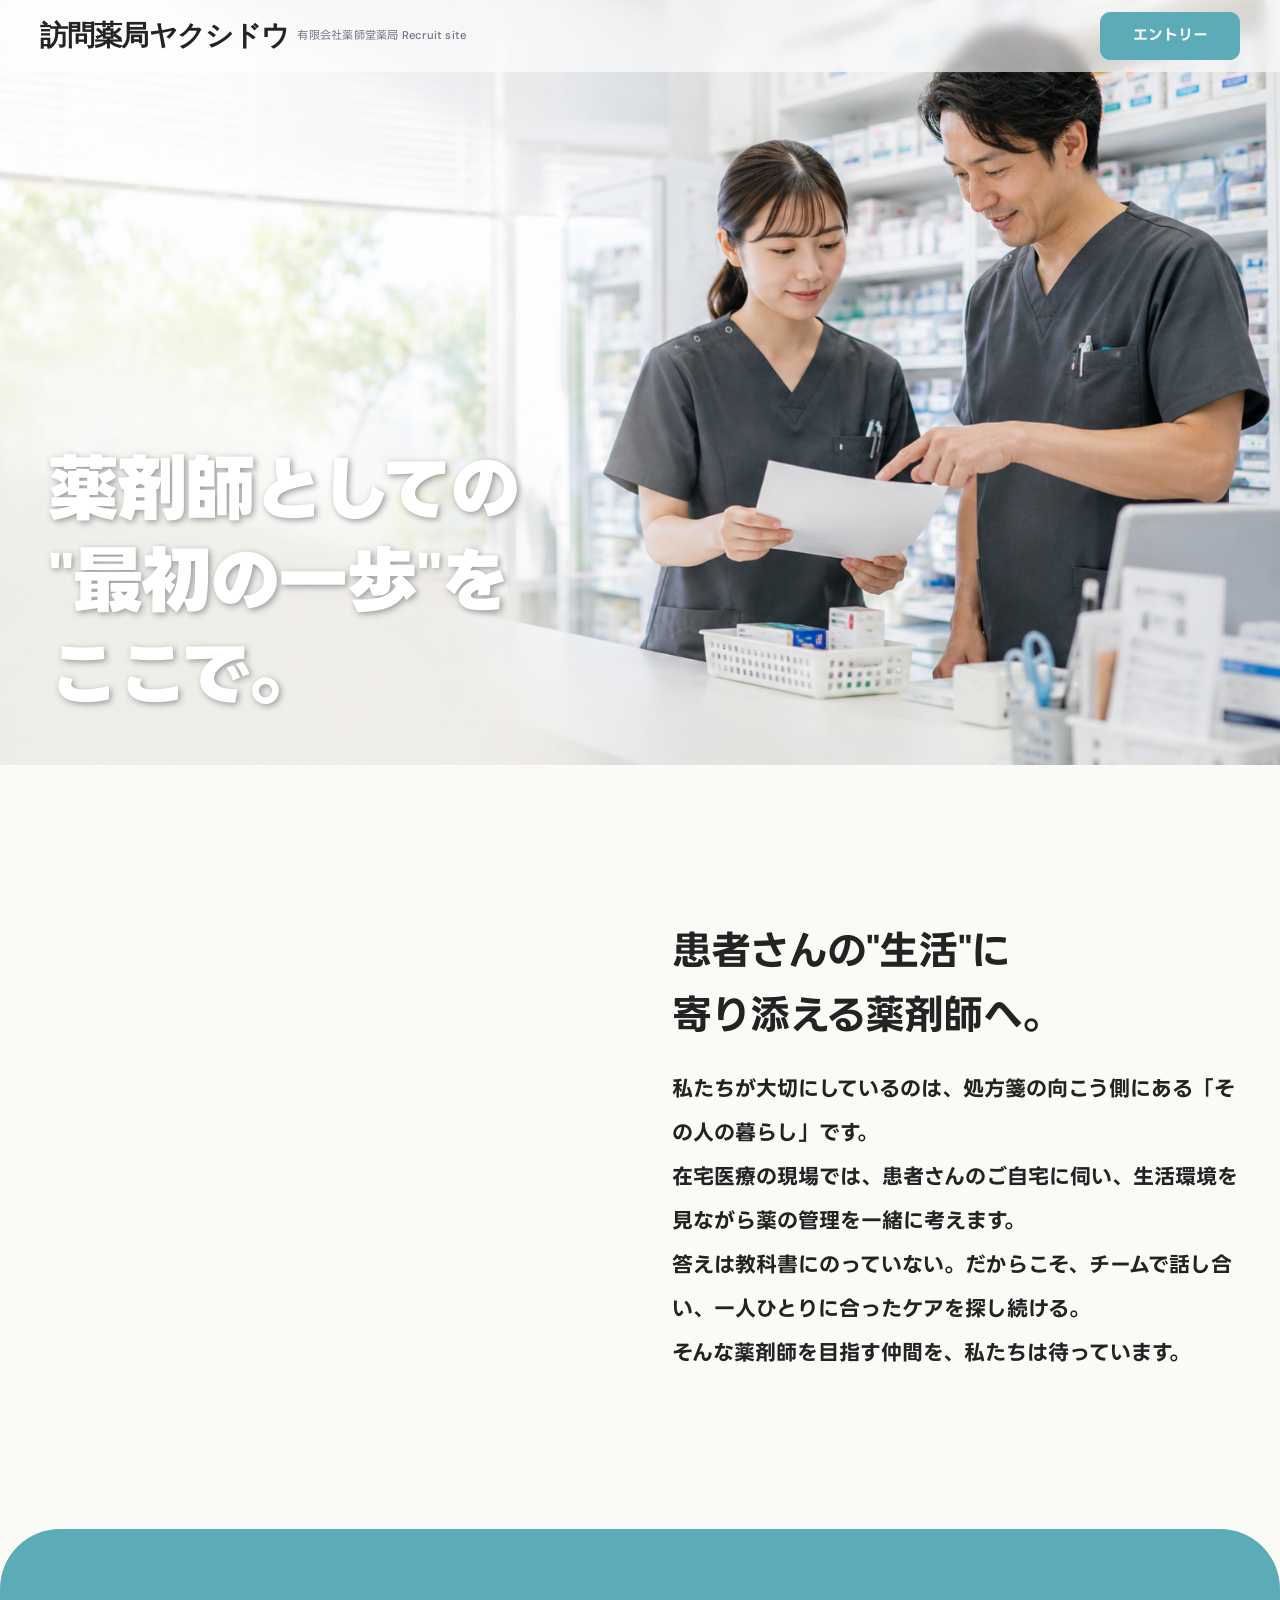
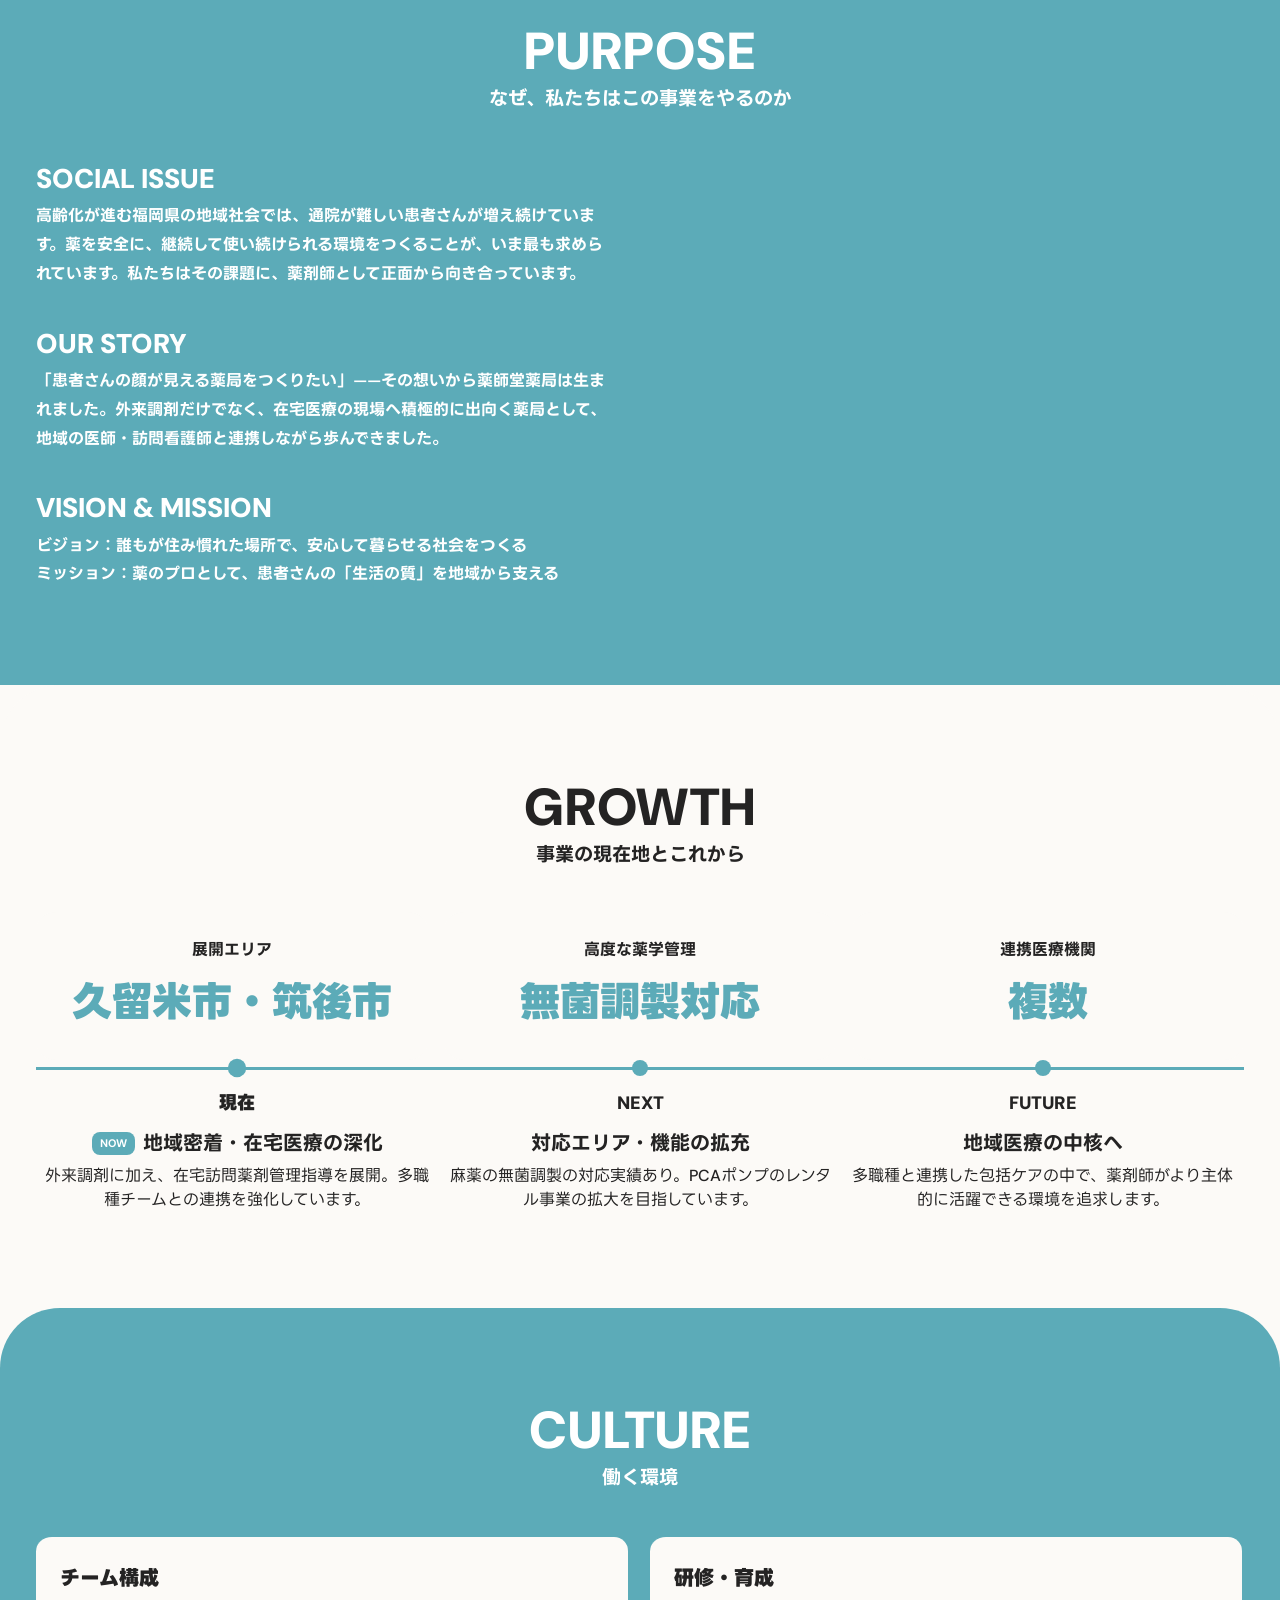
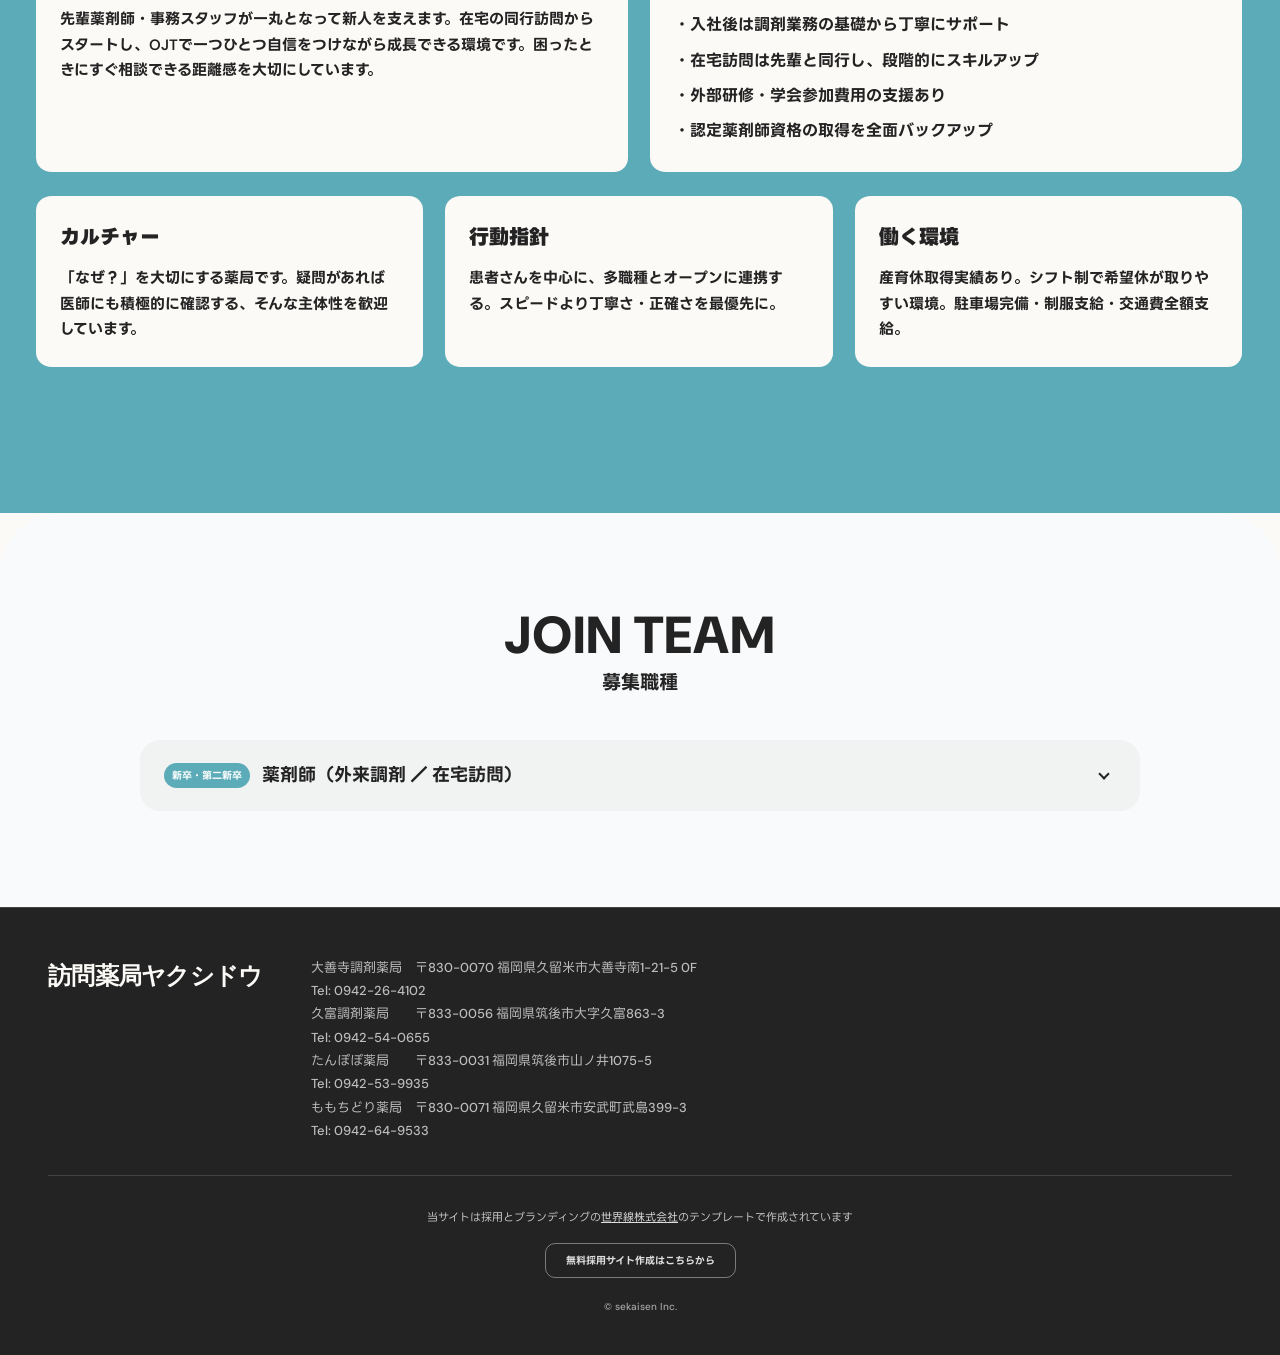
==== commit ff0ac708: "Update index.html" ====
--- a/index.html
+++ b/index.html
@@ -253,8 +253,7 @@
 
   <!-- スマホ用 下部固定CTA（追従） -->
   <div class="bottom-cta" aria-hidden="true">
-    <a href="#job" class="bottom-cta-btn bottom-cta-casual">カジュアル面談</a>
-    <a href="#job" class="bottom-cta-btn bottom-cta-entry">エントリー</a>
+    <a href="entry.html" class="bottom-cta-btn bottom-cta-entry">エントリー</a>
   </div>
 </body>
 </html>
--- a/style.css
+++ b/style.css
@@ -70,9 +70,9 @@
   left: 0;
   right: 0;
   z-index: 100;
-  background: rgba(255, 255, 255, 0.9);
-  backdrop-filter: blur(12px);
-  -webkit-backdrop-filter: blur(12px);
+  background: rgba(255, 255, 255, 0.6);
+  backdrop-filter: blur(6px);
+  -webkit-backdrop-filter: blur(6px);
   box-shadow: none;
 }
 
@@ -195,7 +195,7 @@
 
 .hero-content .hero-catch {
   color: var(--white);
-  text-shadow: none;
+  text-shadow: 2px 2px 6px #999999;
 }
 
 .hero-content-bottom-left .hero-cta {
@@ -220,6 +220,7 @@
   color: #fff;
   padding: 0;
   display: inline-block;
+  text-shadow: 2px 2px 6px #999999;
 }
 
 .hero-cta {
@@ -1395,6 +1396,7 @@
   .hero-content .hero-catch,
   .hero-content .hero-catch-bg {
     color: #1d2923;
+    text-shadow: 2px 2px 6px #999999;
   }
 }
 
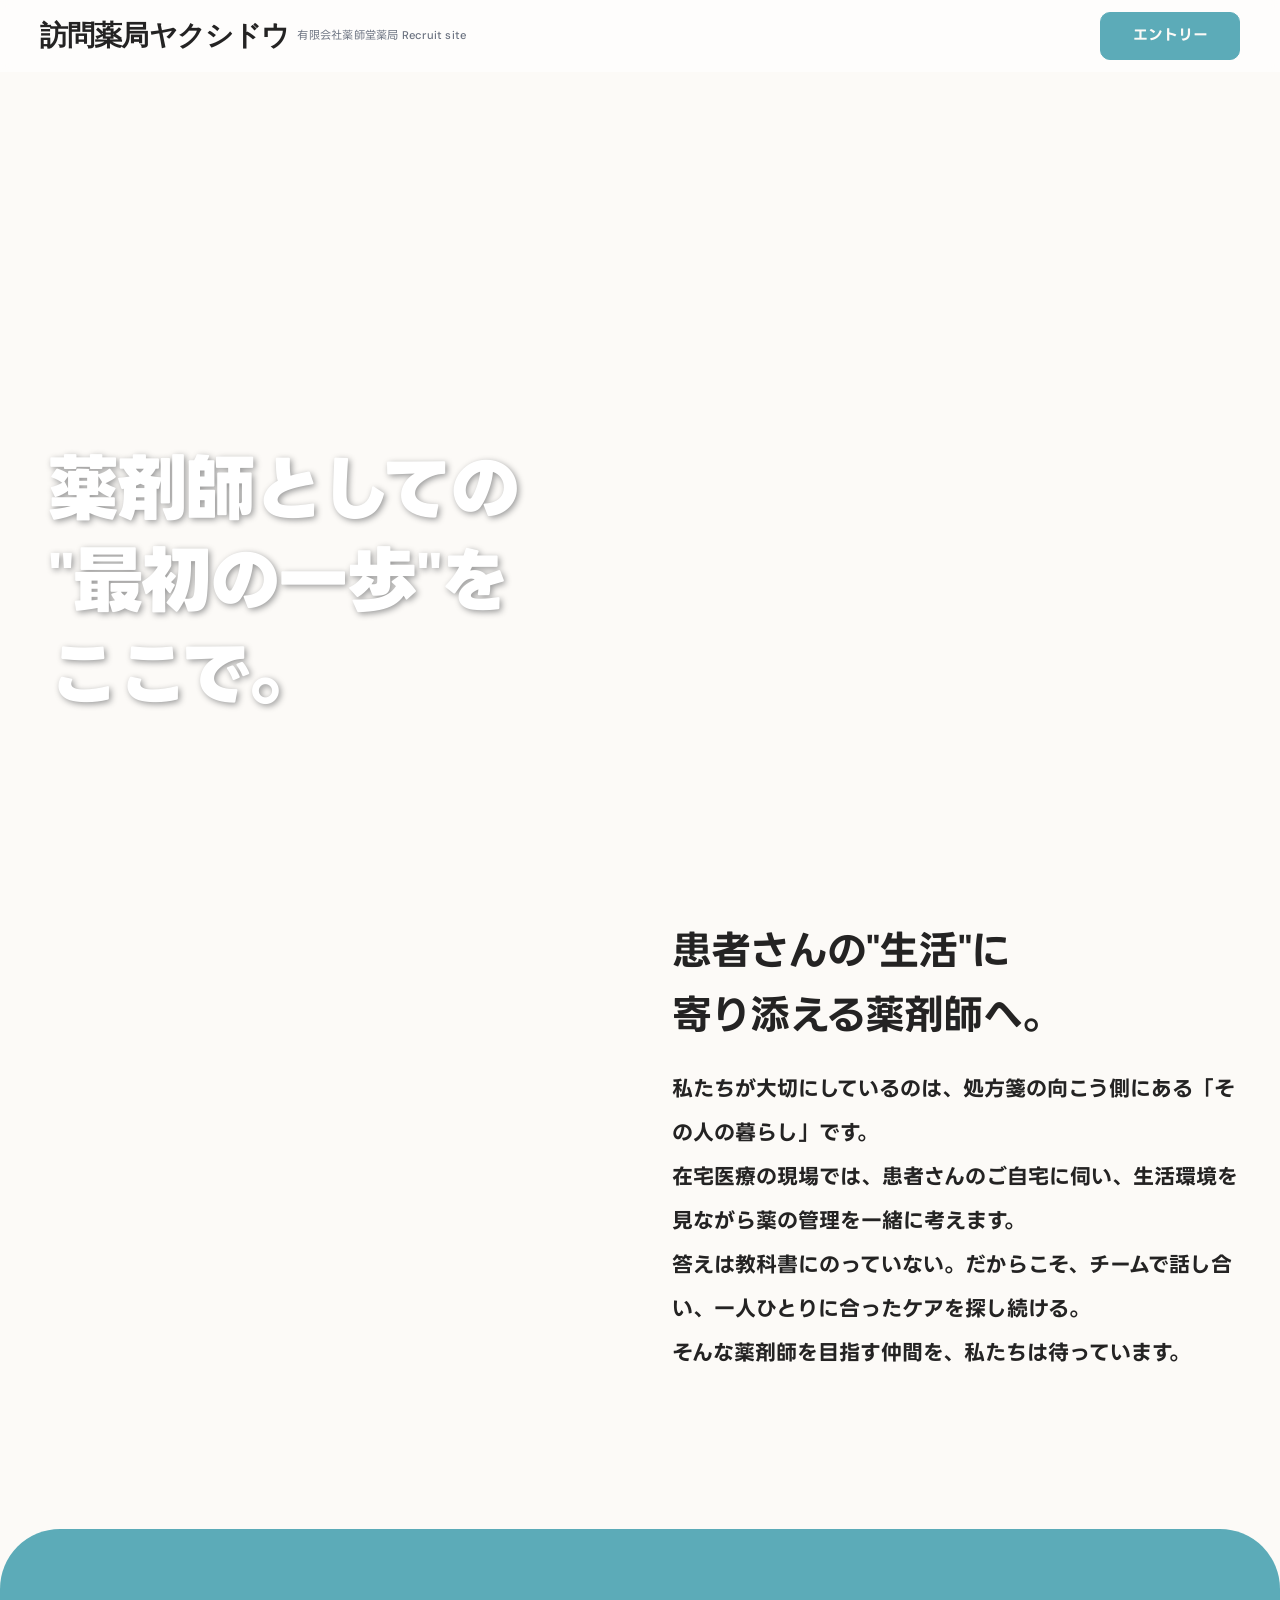
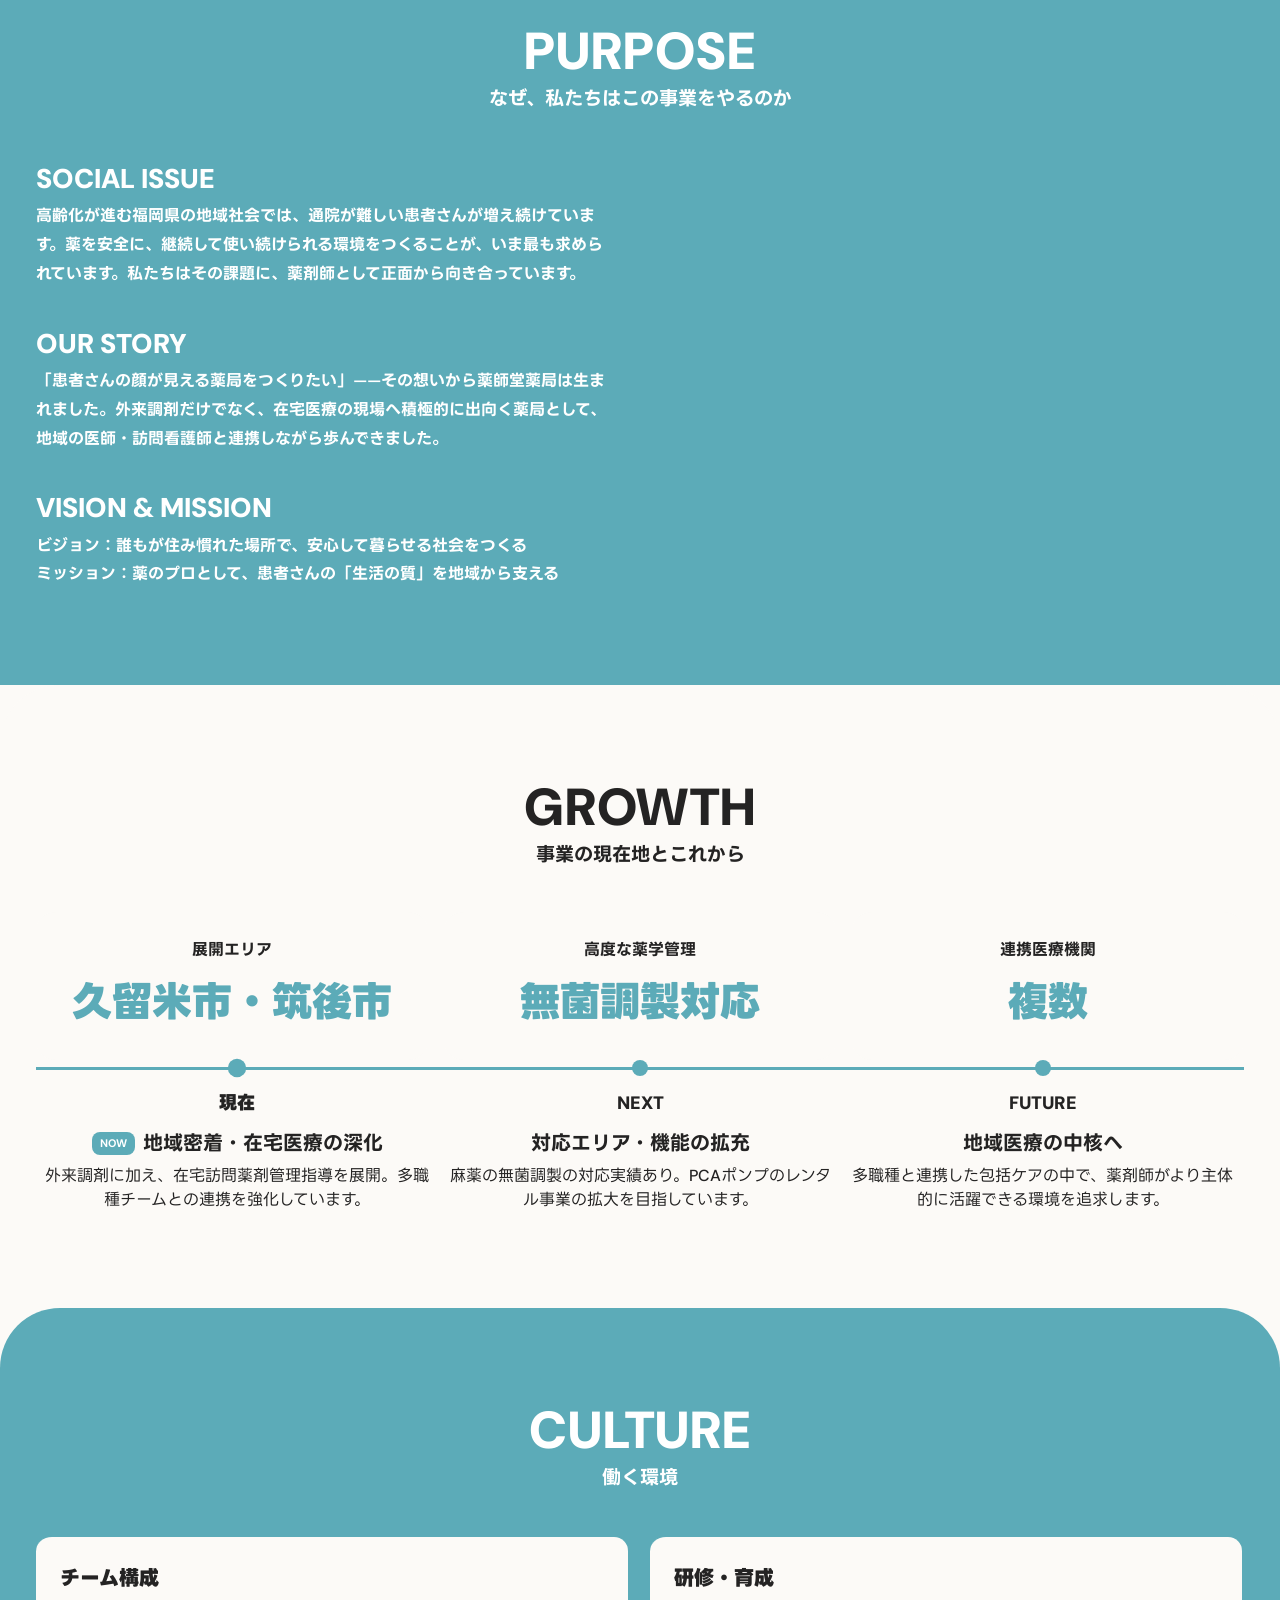
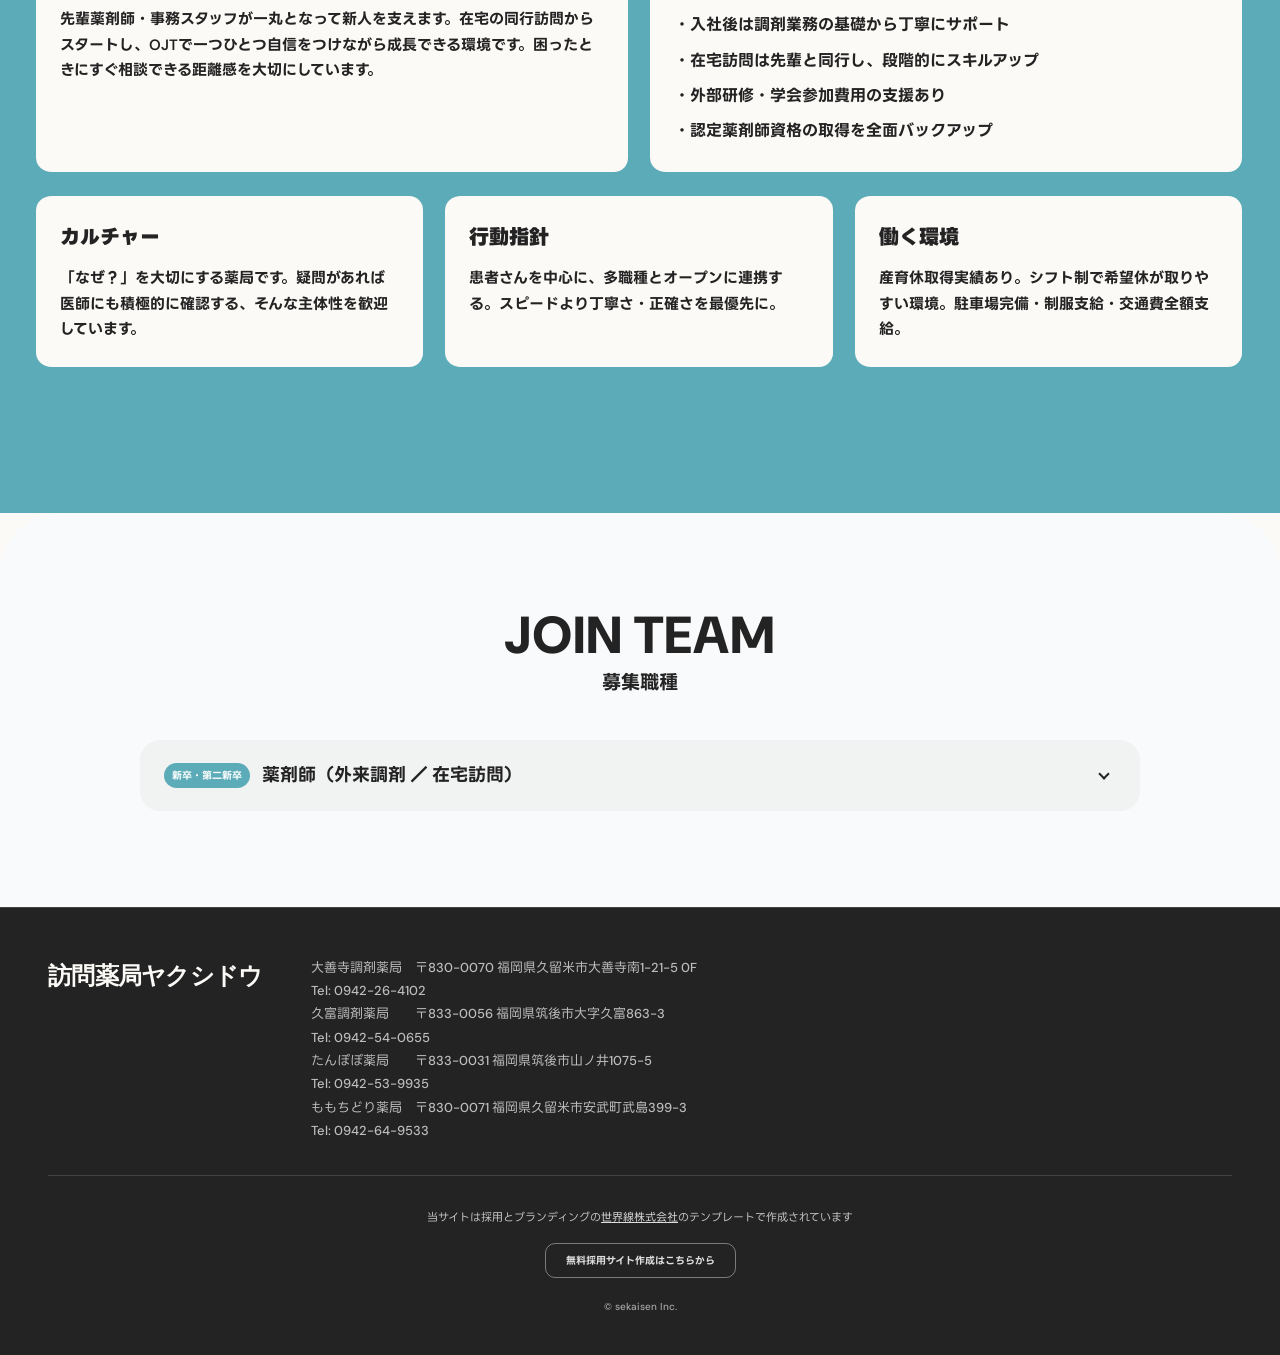
==== commit 52c0d956: "Update index.html" ====
--- a/index.html
+++ b/index.html
@@ -25,12 +25,15 @@
 
   <!-- ① FV（ファーストビュー） -->
   <section class="hero">
-    <div class="hero-img-wrap">
+  <div class="hero-img-wrap">
+    <picture>
+      <source media="(max-width: 768px)" srcset="image/FV_sp.png">
       <img src="image/FV.png" alt="" class="hero-img">
-      <div class="hero-overlay"></div>
-    </div>
-    <div class="hero-content hero-content-bottom-left">
-      <h1 class="hero-catch">
+    </picture>
+    <div class="hero-overlay"></div>
+  </div>
+  <div class="hero-content hero-content-bottom-left">
+    <h1 class="hero-catch">
         <span class="hero-catch-bg">薬剤師としての</span>
         <span class="hero-catch-bg">"最初の一歩"を</span>
         <span class="hero-catch-bg">ここで。</span>
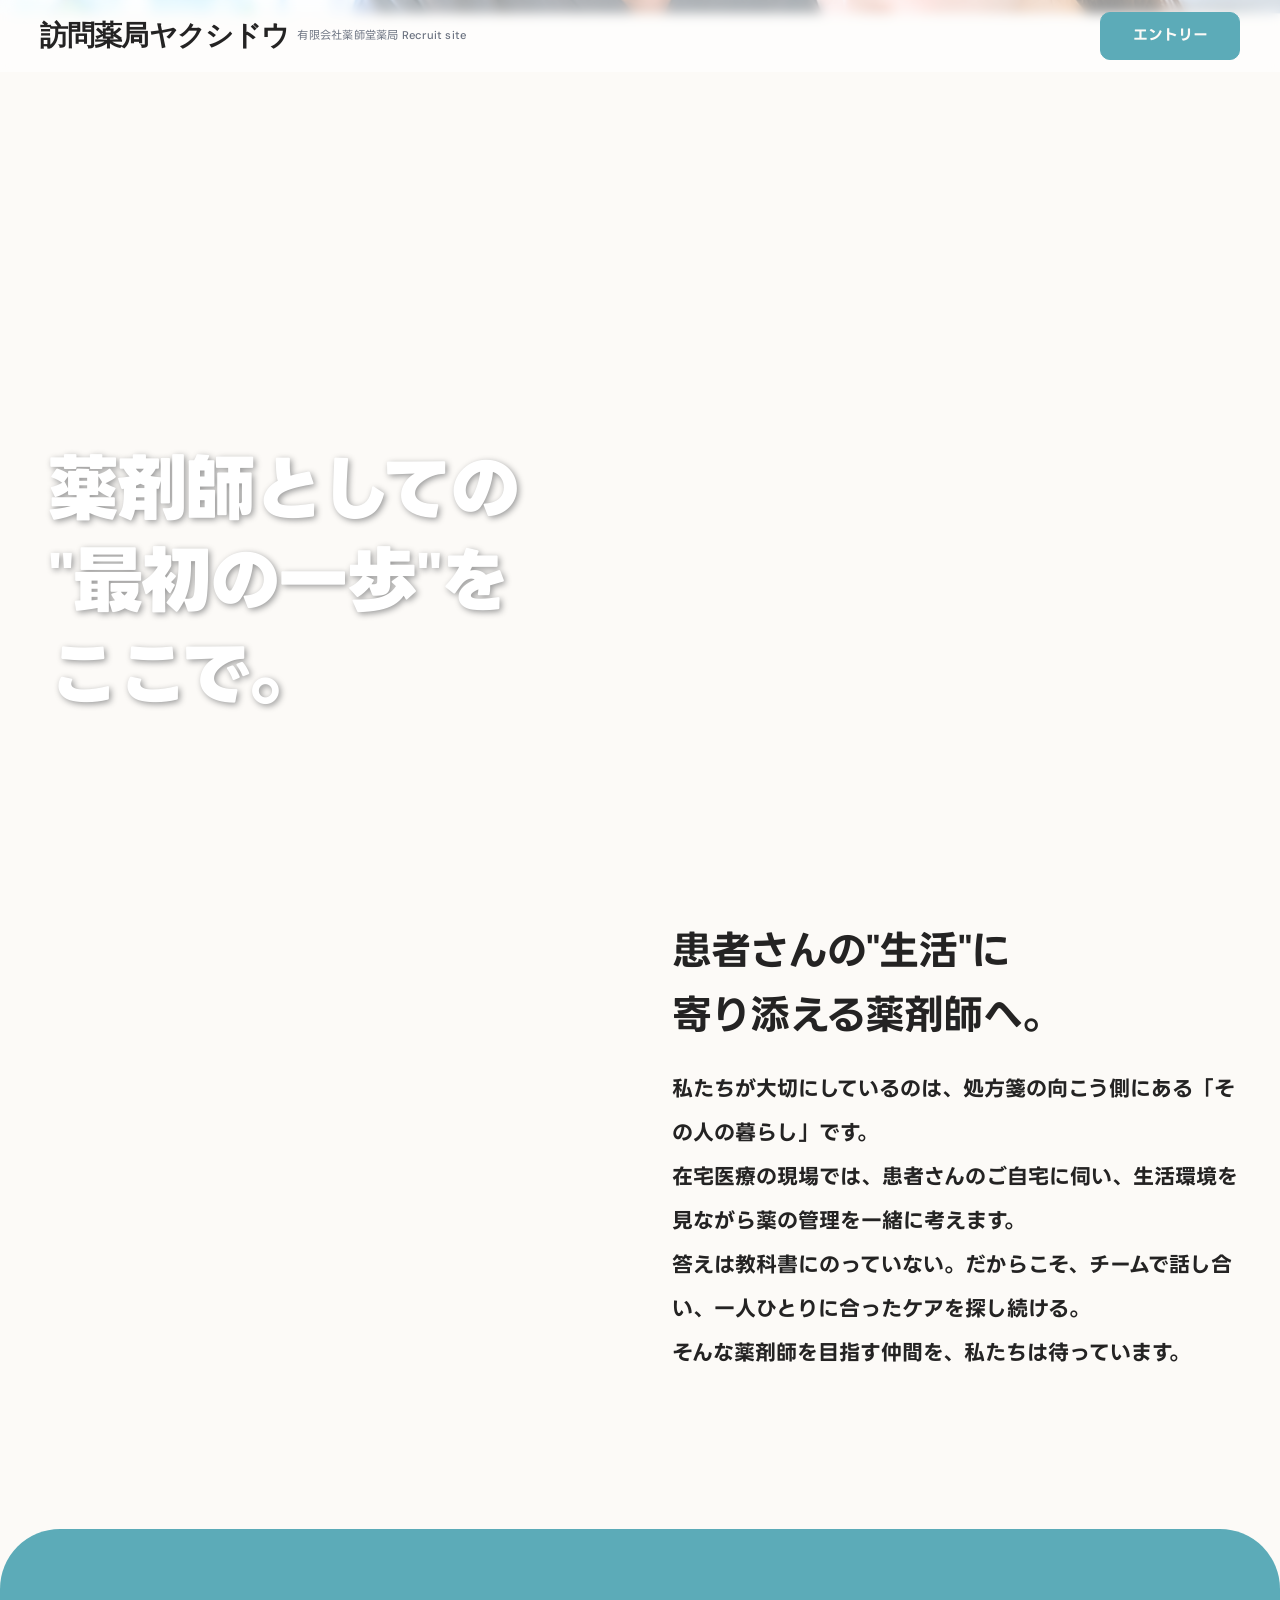
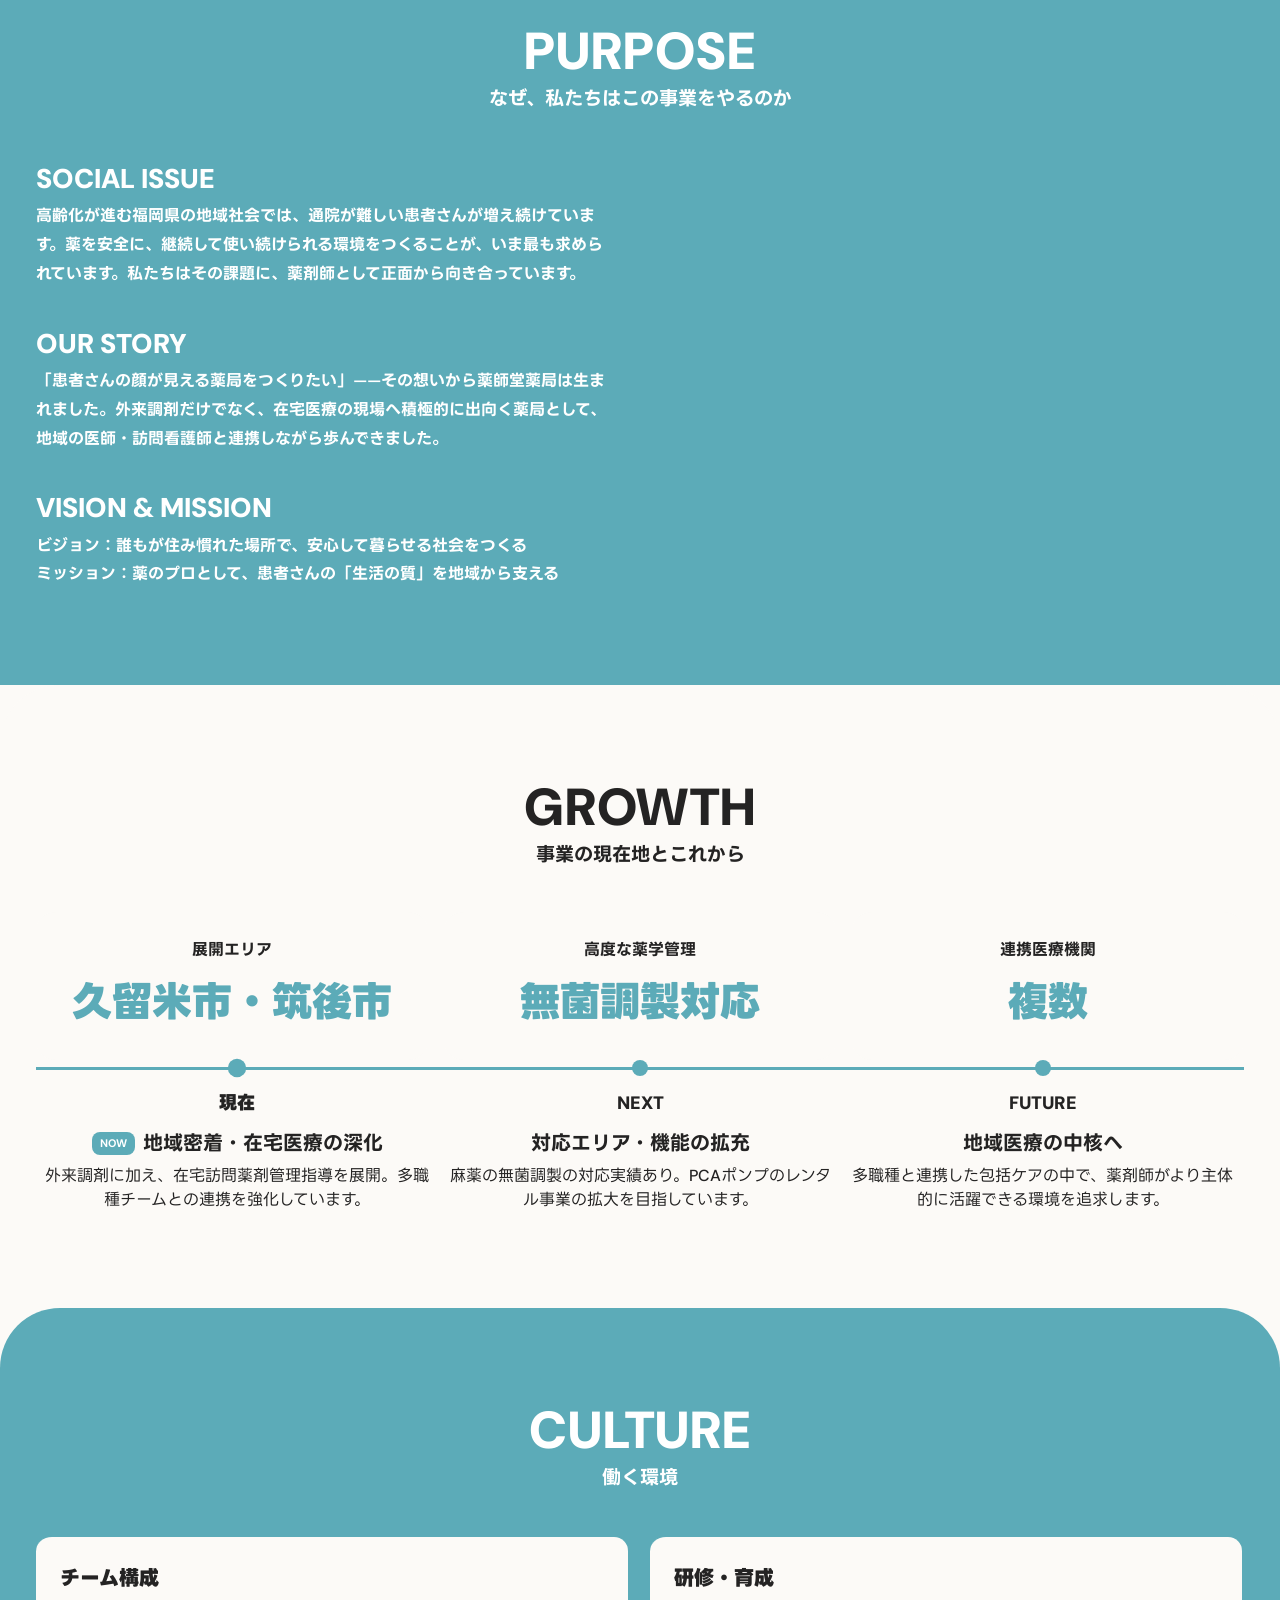
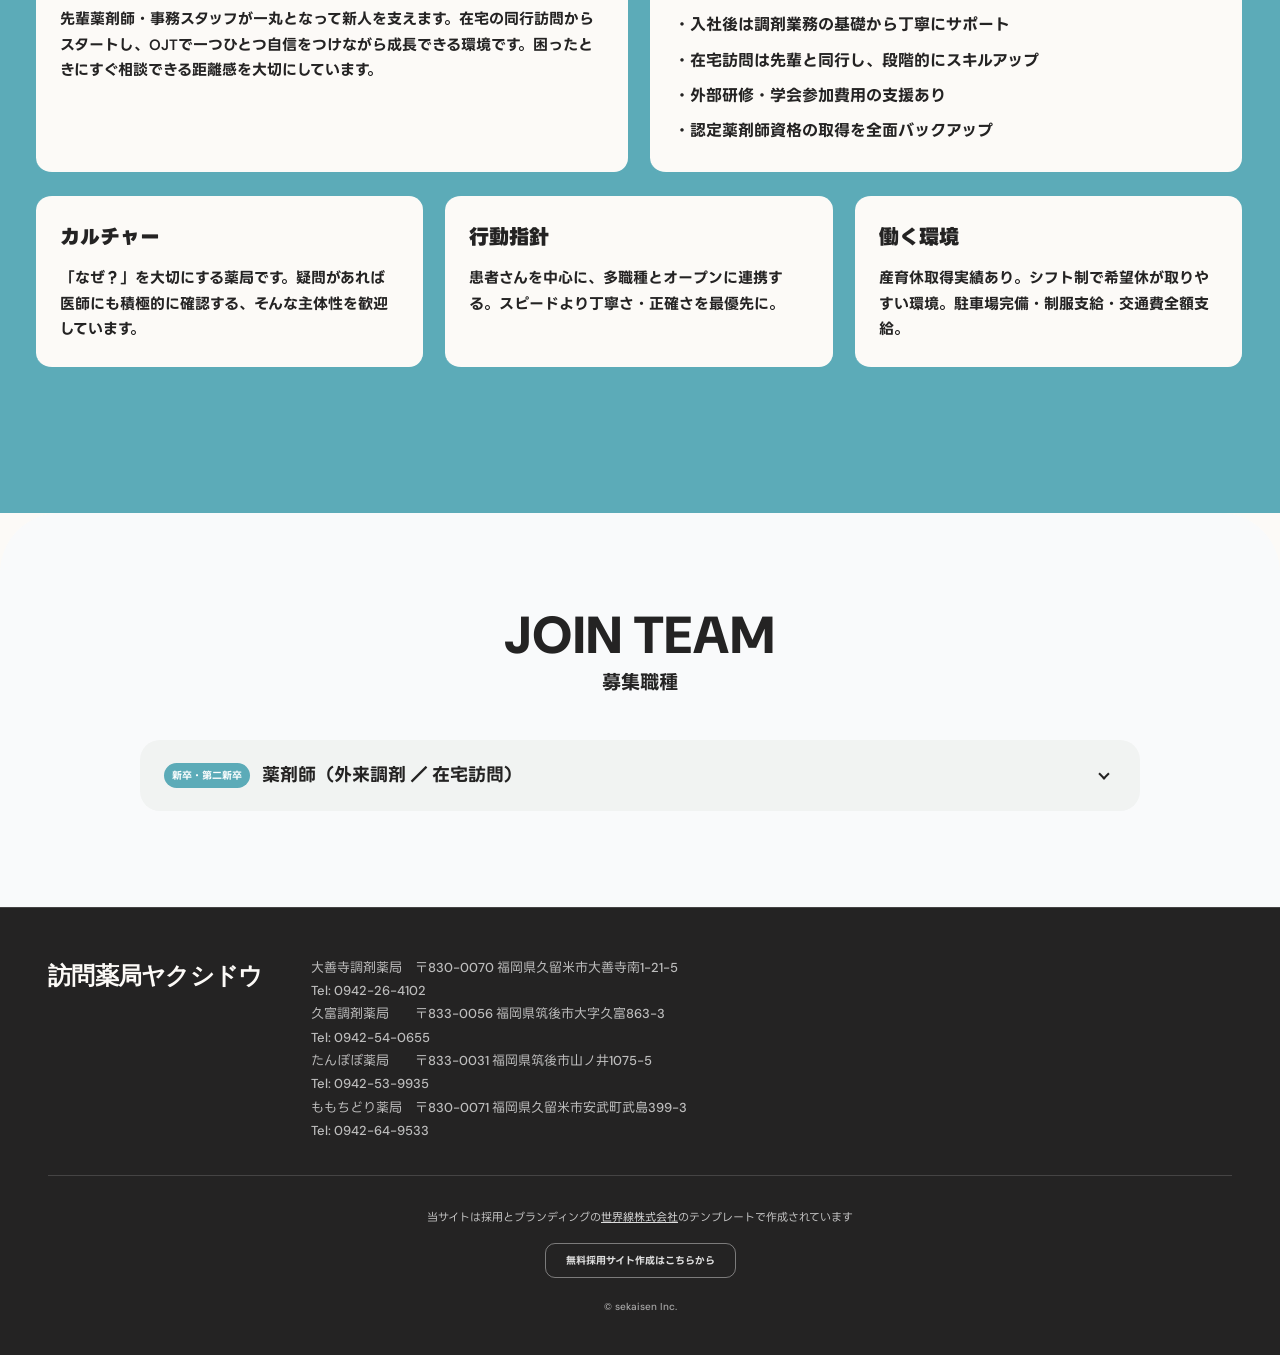
==== commit 76649132: "Update index.html" ====
--- a/index.html
+++ b/index.html
@@ -239,7 +239,7 @@
           <a href="#">訪問薬局ヤクシドウ</a>
         </div>
         <div class="footer-overview">
-          <p class="footer-overview-text">大善寺調剤薬局　〒830-0070 福岡県久留米市大善寺南1-21-5 0F<br>Tel: 0942-26-4102 </p>
+          <p class="footer-overview-text">大善寺調剤薬局　〒830-0070 福岡県久留米市大善寺南1-21-5<br>Tel: 0942-26-4102 </p>
           <p class="footer-overview-text">久富調剤薬局　　〒833-0056 福岡県筑後市大字久富863-3<br>Tel: 0942-54-0655 </p>
           <p class="footer-overview-text">たんぽぽ薬局　　〒833-0031 福岡県筑後市山ノ井1075-5<br>Tel: 0942-53-9935 </p>
           <p class="footer-overview-text">ももちどり薬局　〒830-0071 福岡県久留米市安武町武島399-3<br>Tel: 0942-64-9533 </p>
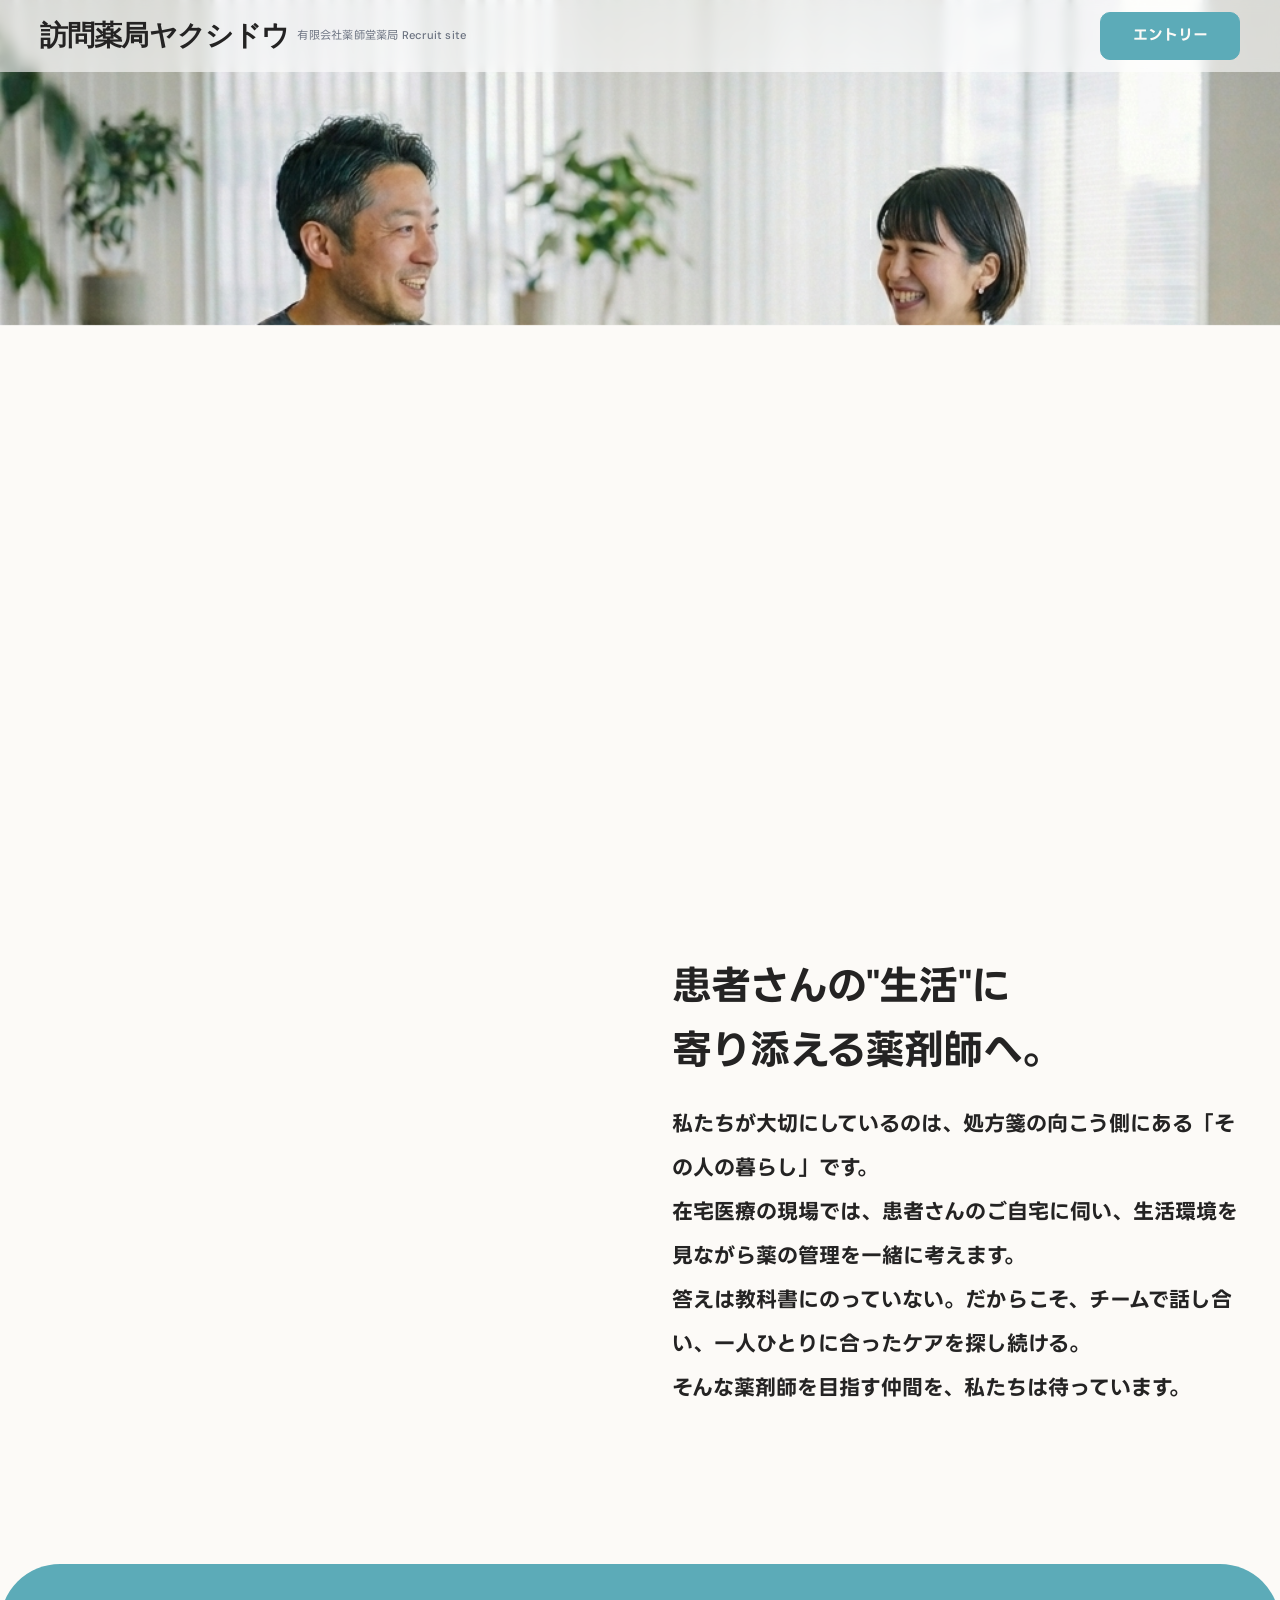
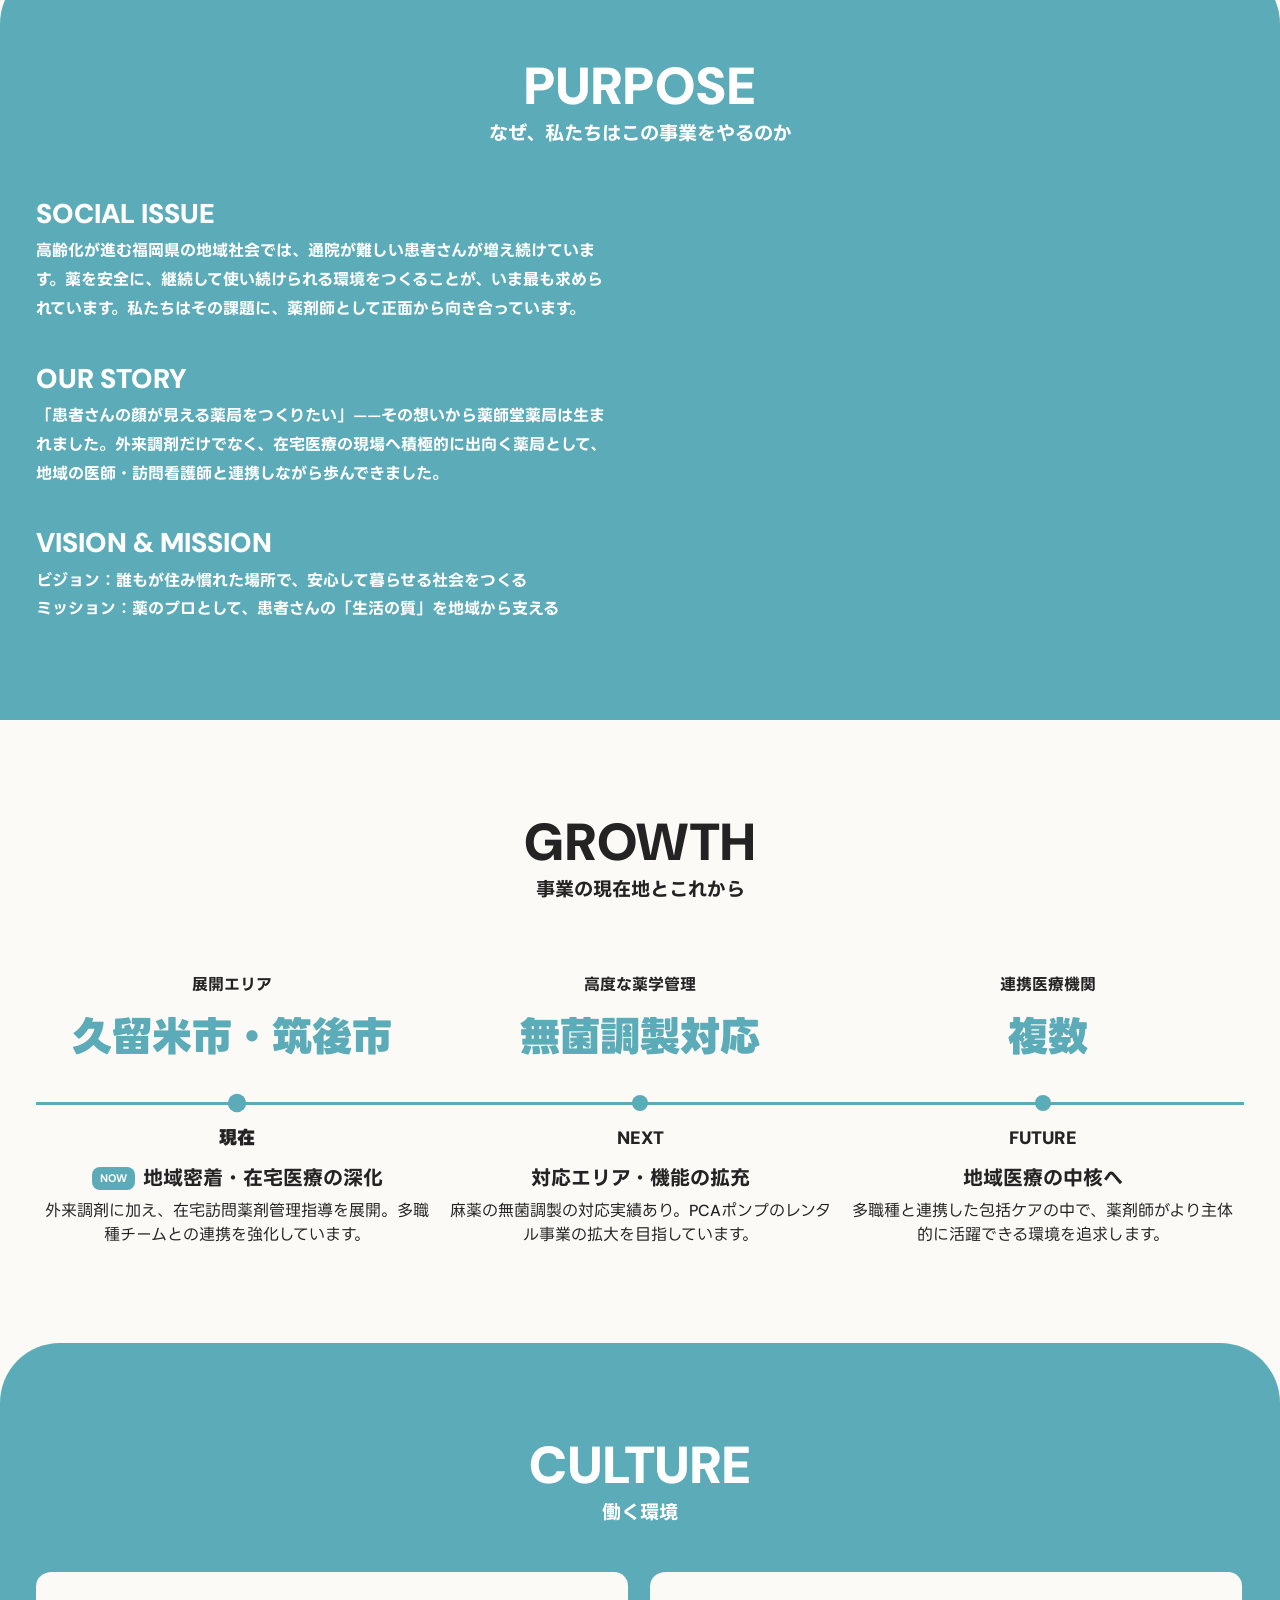
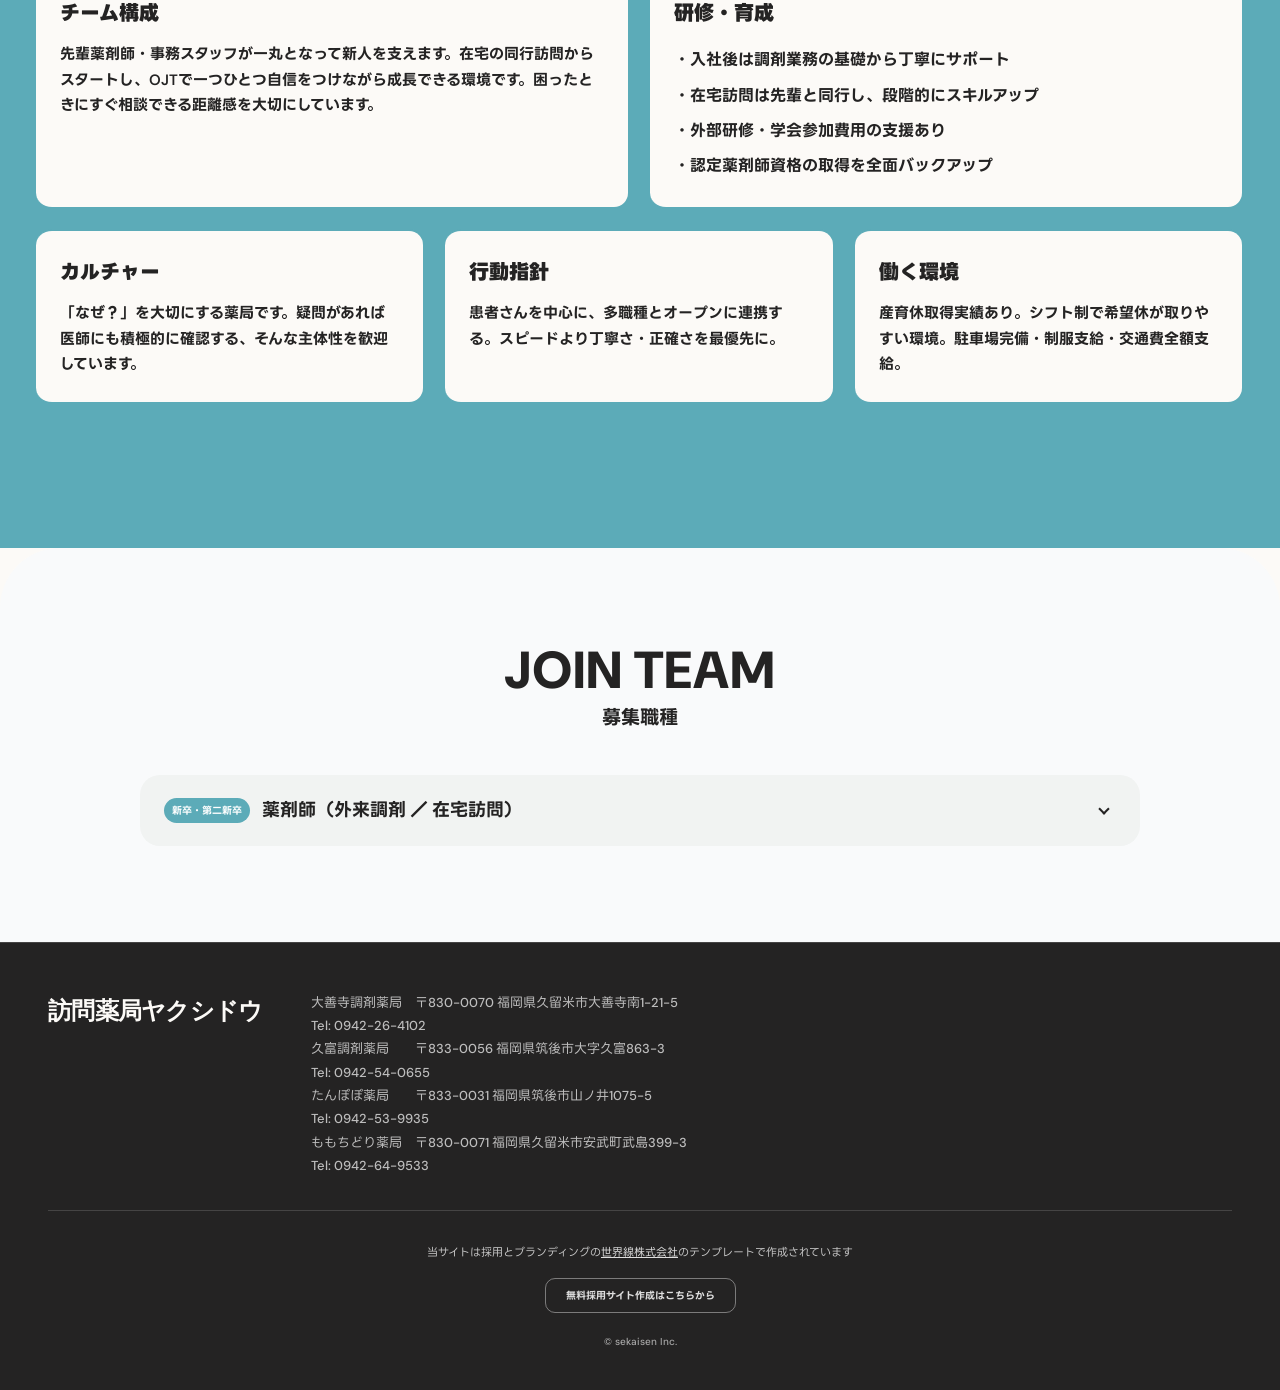
==== commit f8696368: "Update index.html" ====
--- a/index.html
+++ b/index.html
@@ -32,13 +32,6 @@
     </picture>
     <div class="hero-overlay"></div>
   </div>
-  <div class="hero-content hero-content-bottom-left">
-    <h1 class="hero-catch">
-        <span class="hero-catch-bg">薬剤師としての</span>
-        <span class="hero-catch-bg">"最初の一歩"を</span>
-        <span class="hero-catch-bg">ここで。</span>
-      </h1>
-    </div>
   </section>
 
   <!-- メッセージセクション -->
--- a/style.css
+++ b/style.css
@@ -156,7 +156,7 @@
 .hero-img-wrap {
   position: relative;
   width: 100%;
-  min-height: 85vh;
+  aspect-ratio: 16 / 10; 
   overflow: hidden;
 }
 
@@ -168,6 +168,7 @@
   height: 100%;
 
   object-fit: cover;
+  object-position: center center;
   display: block;
 }
 
@@ -1134,7 +1135,7 @@
     order: 1;
     margin-top: 1.25rem;
     aspect-ratio: 3 / 2.8;
-    min-height: 55vh;
+    min-height: unset;
     width: 100%;
     margin-left: 1rem;
   }
@@ -1382,7 +1383,7 @@
 
   .hero-img-wrap {
     aspect-ratio: 3 / 2.8;
-    min-height: 55vh;
+    min-height: unset;
     width: 92%;
     margin-left: auto;
     border-radius: 30px 0 0 30px;
@@ -1390,7 +1391,7 @@
   }
 
   .hero-img-wrap .hero-img {
-    object-position: left center;
+    object-position: right center;
   }
 
   .hero-content .hero-catch,
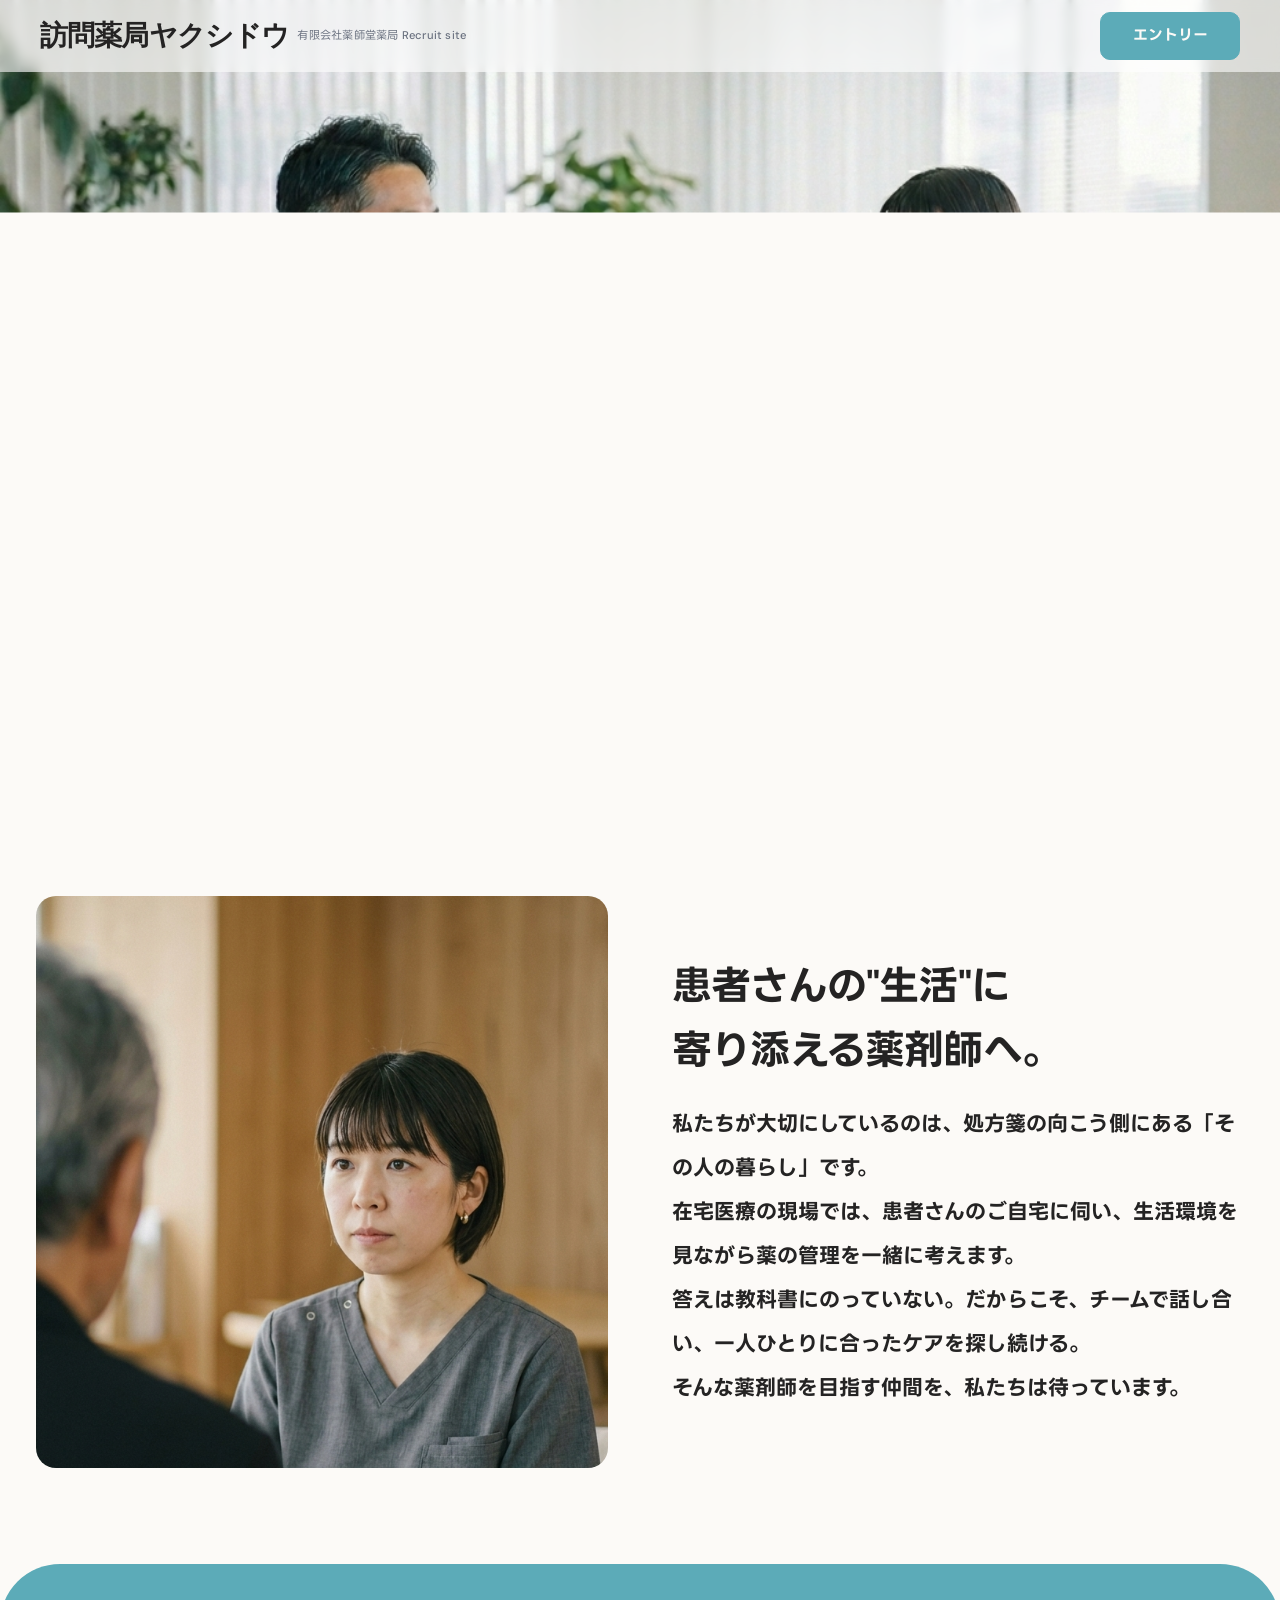
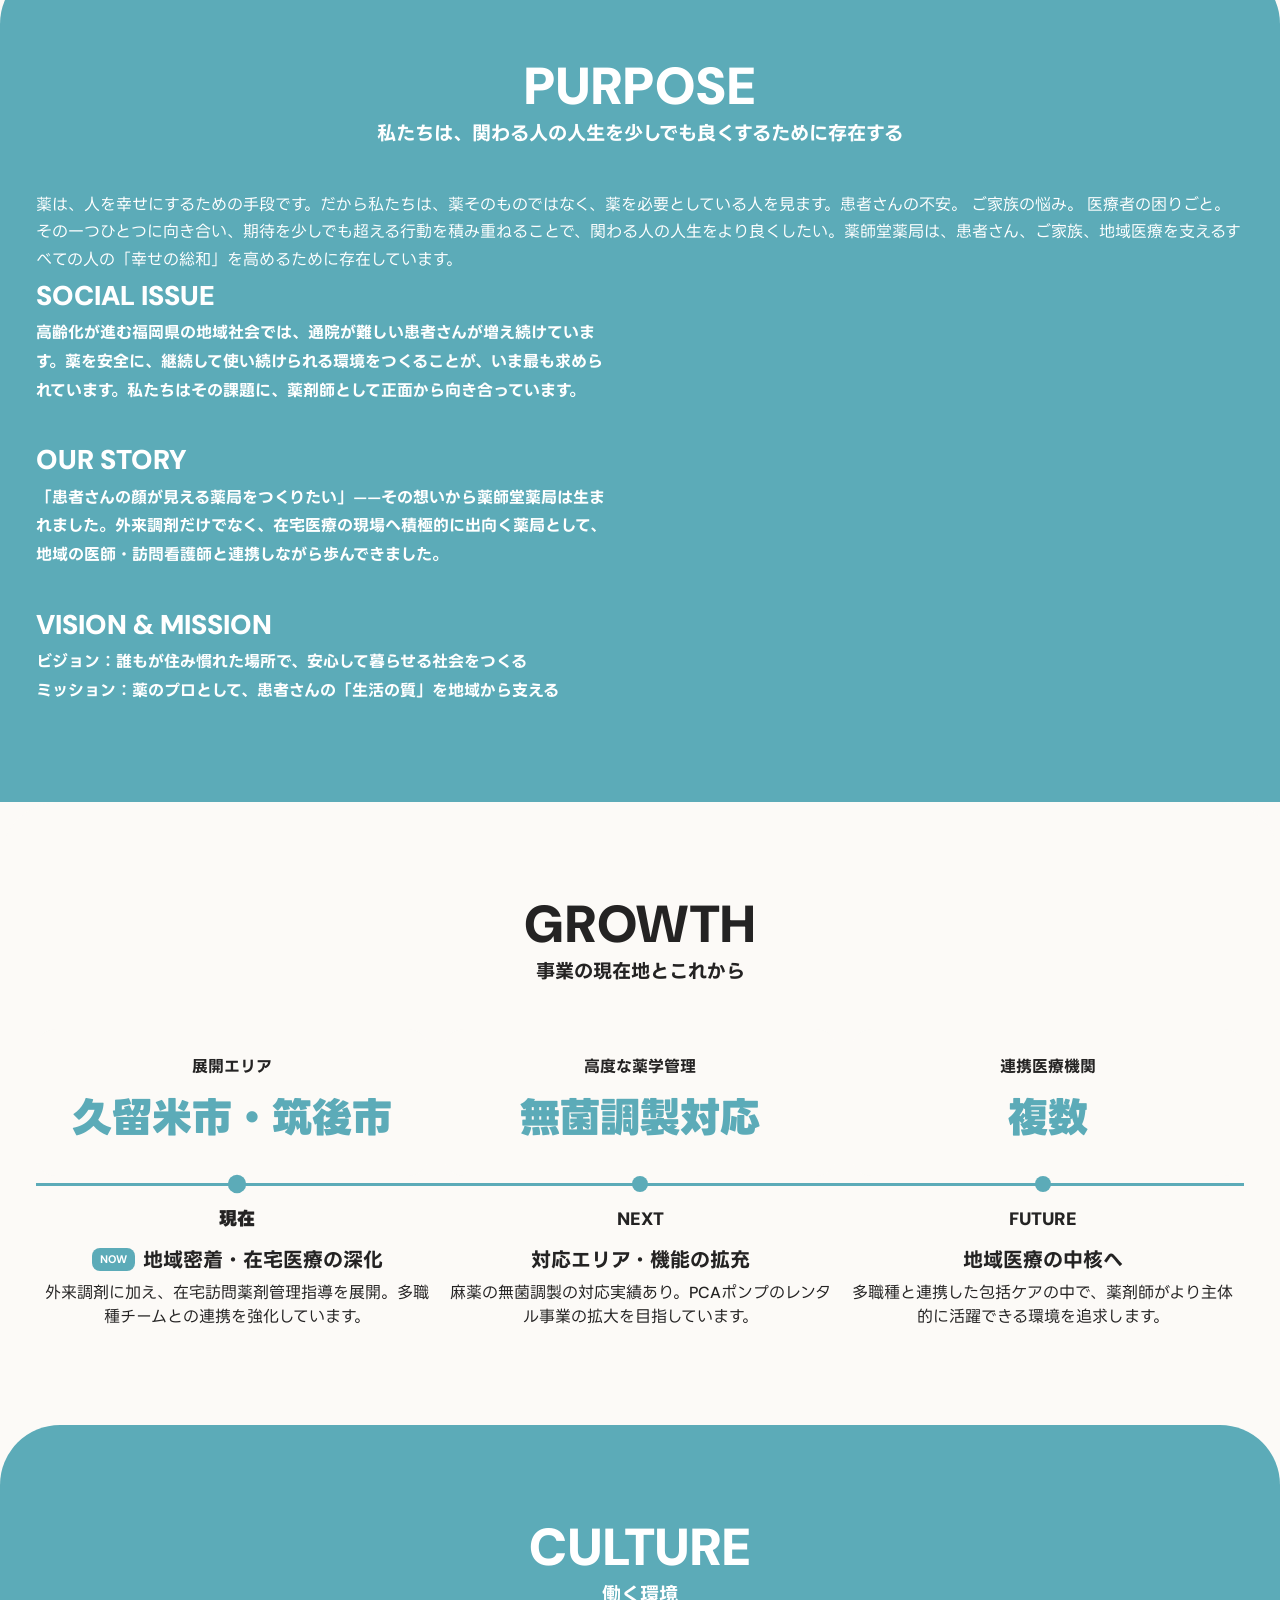
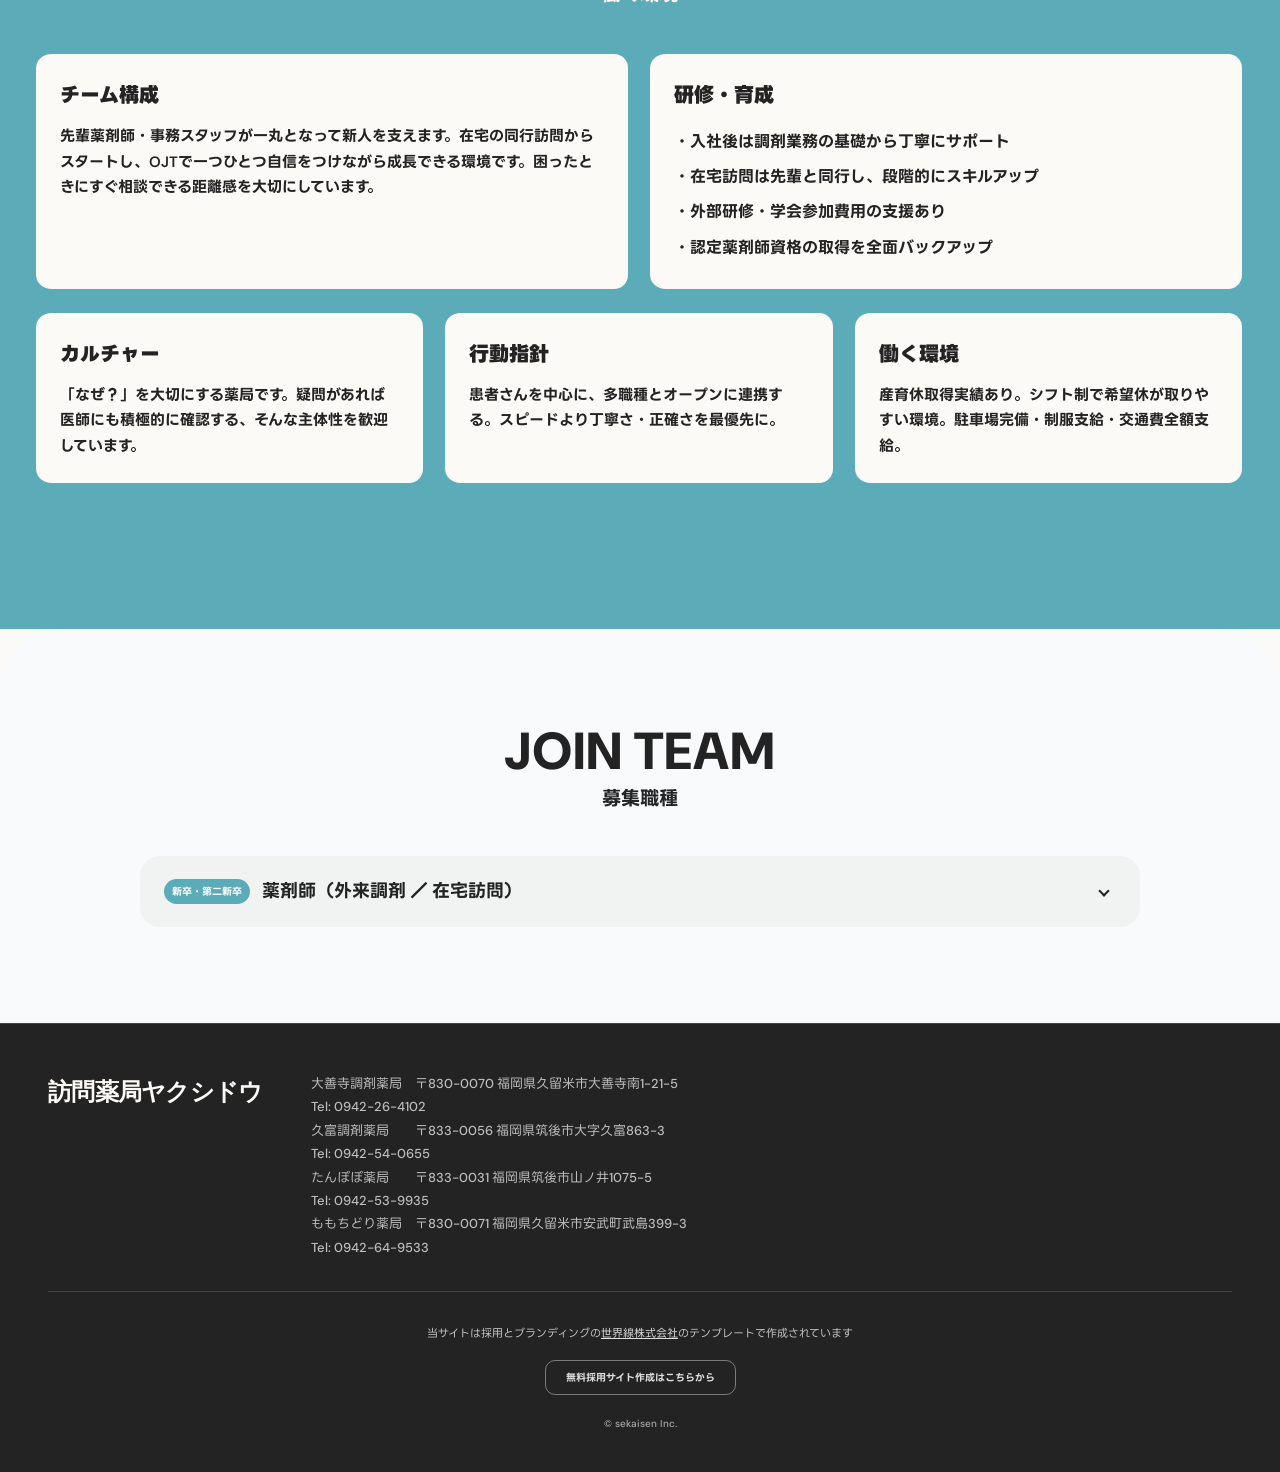
==== commit e8b03d92: "Update index.html" ====
--- a/index.html
+++ b/index.html
@@ -55,7 +55,8 @@
   <!-- ② なぜこの事業をやるのか（Purpose） -->
   <section class="purpose" id="purpose">
     <div class="container">
-      <h2 class="section-title"><span class="section-title-en">Purpose</span><span class="section-title-ja">なぜ、私たちはこの事業をやるのか</span></h2>
+      <h2 class="section-title"><span class="section-title-en">Purpose</span><span class="section-title-ja">私たちは、関わる人の人生を少しでも良くするために存在する</span></h2>
+      <p>薬は、人を幸せにするための手段です。だから私たちは、薬そのものではなく、薬を必要としている人を見ます。患者さんの不安。 ご家族の悩み。 医療者の困りごと。その一つひとつに向き合い、期待を少しでも超える行動を積み重ねることで、関わる人の人生をより良くしたい。薬師堂薬局は、患者さん、ご家族、地域医療を支えるすべての人の「幸せの総和」を高めるために存在しています。</p>
       <div class="purpose-grid">
         <div class="purpose-content">
           <div class="purpose-block">
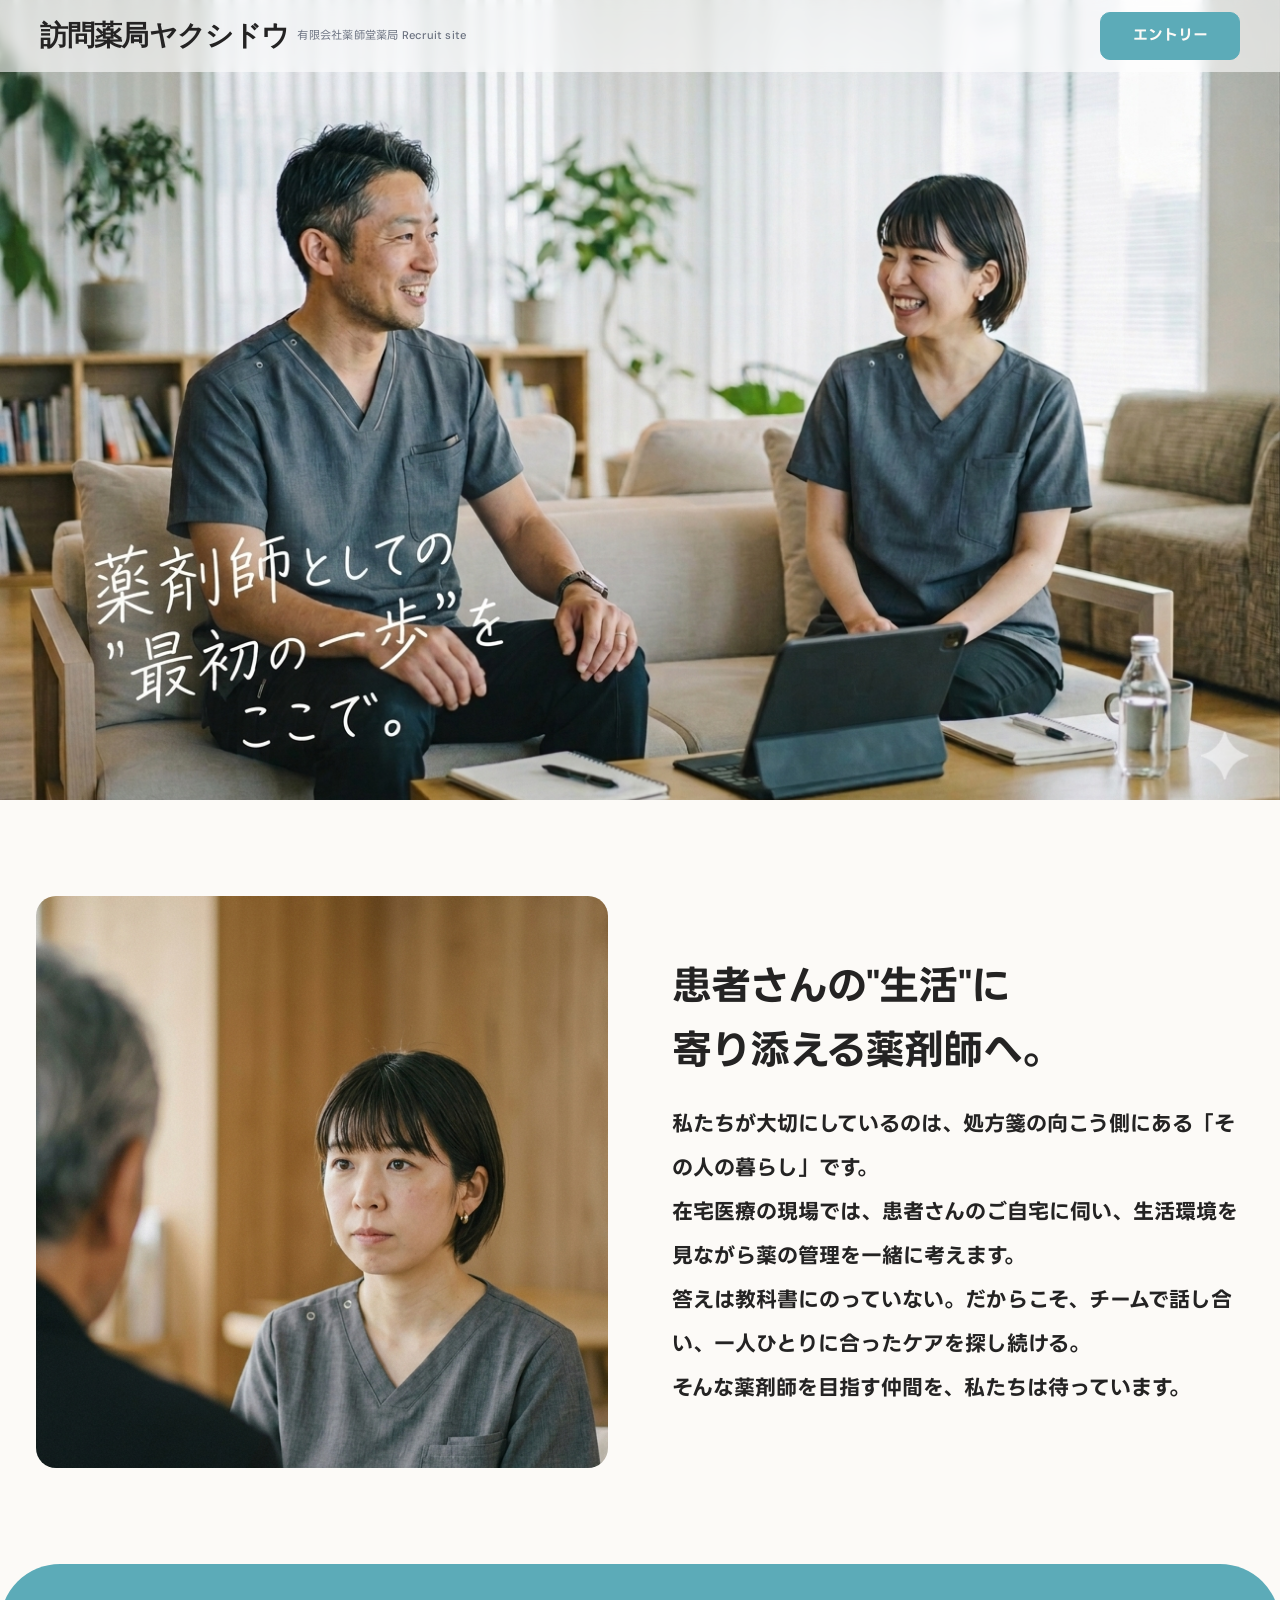
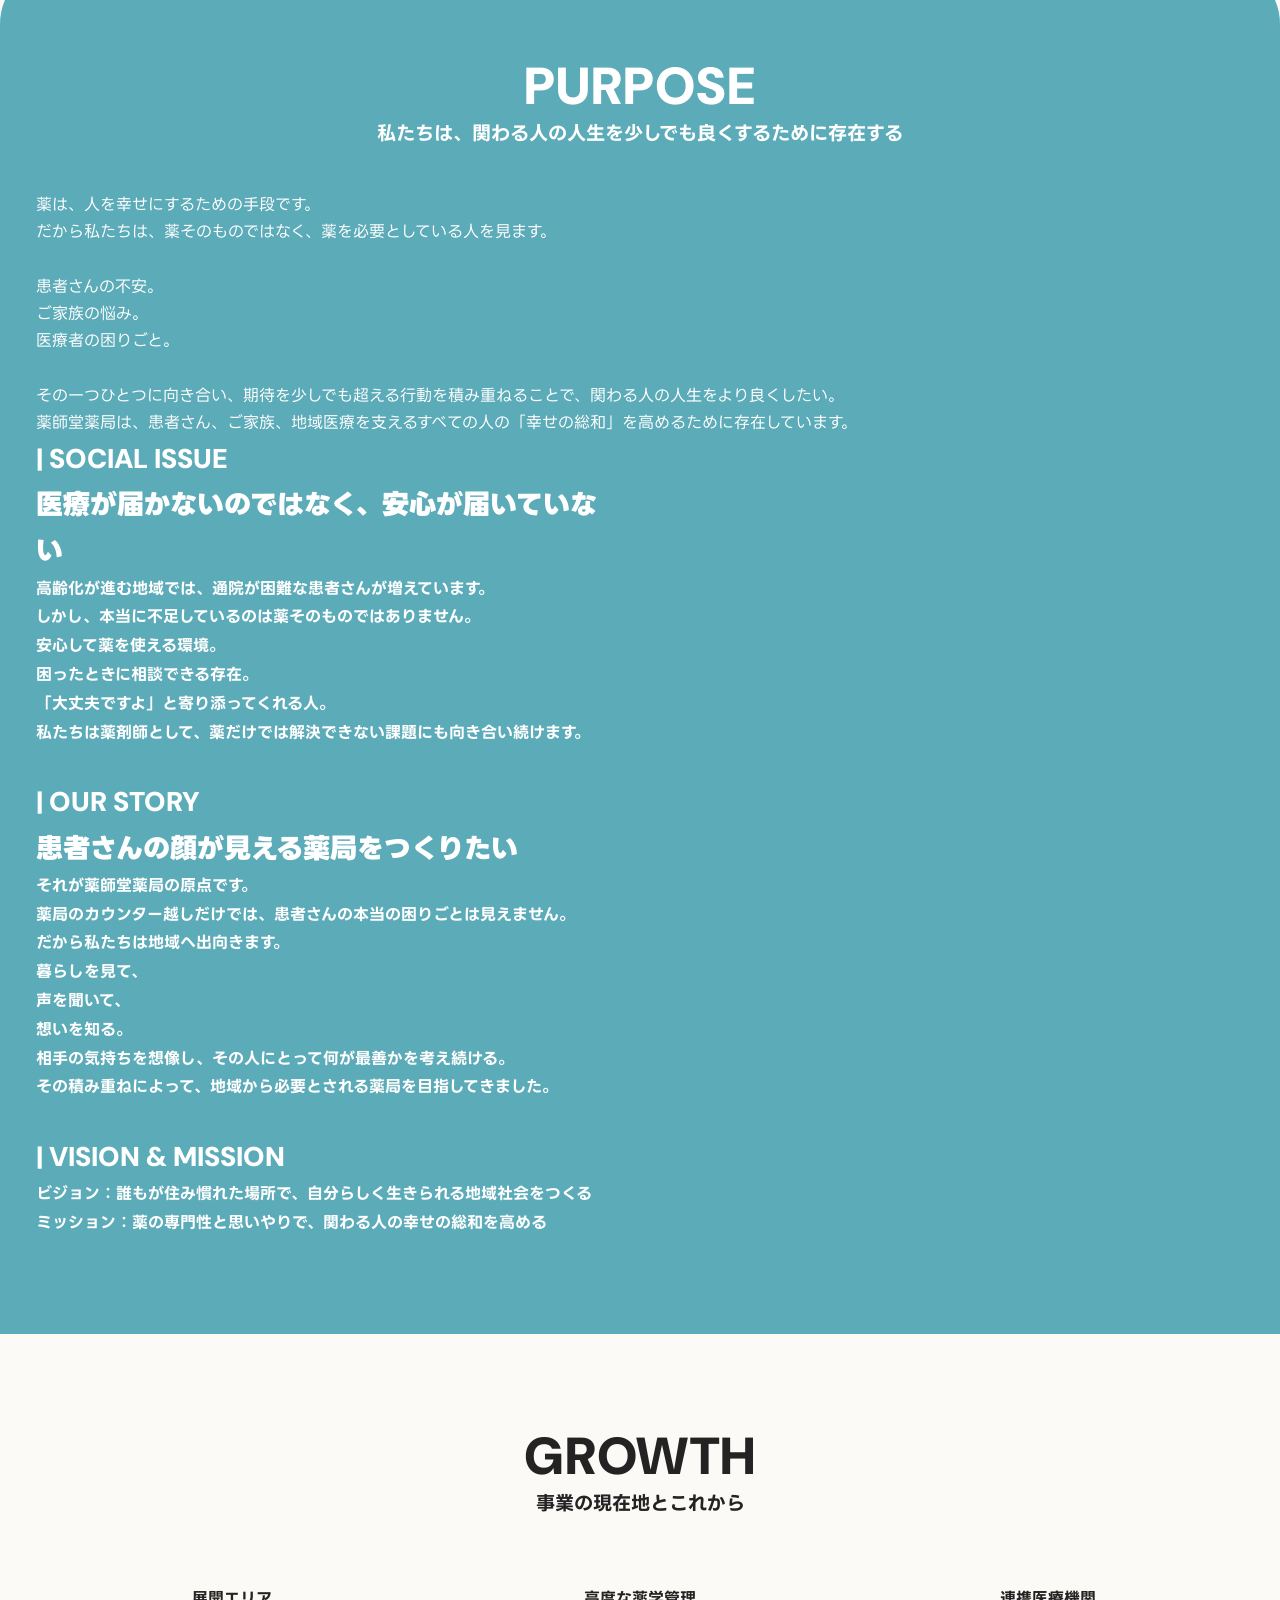
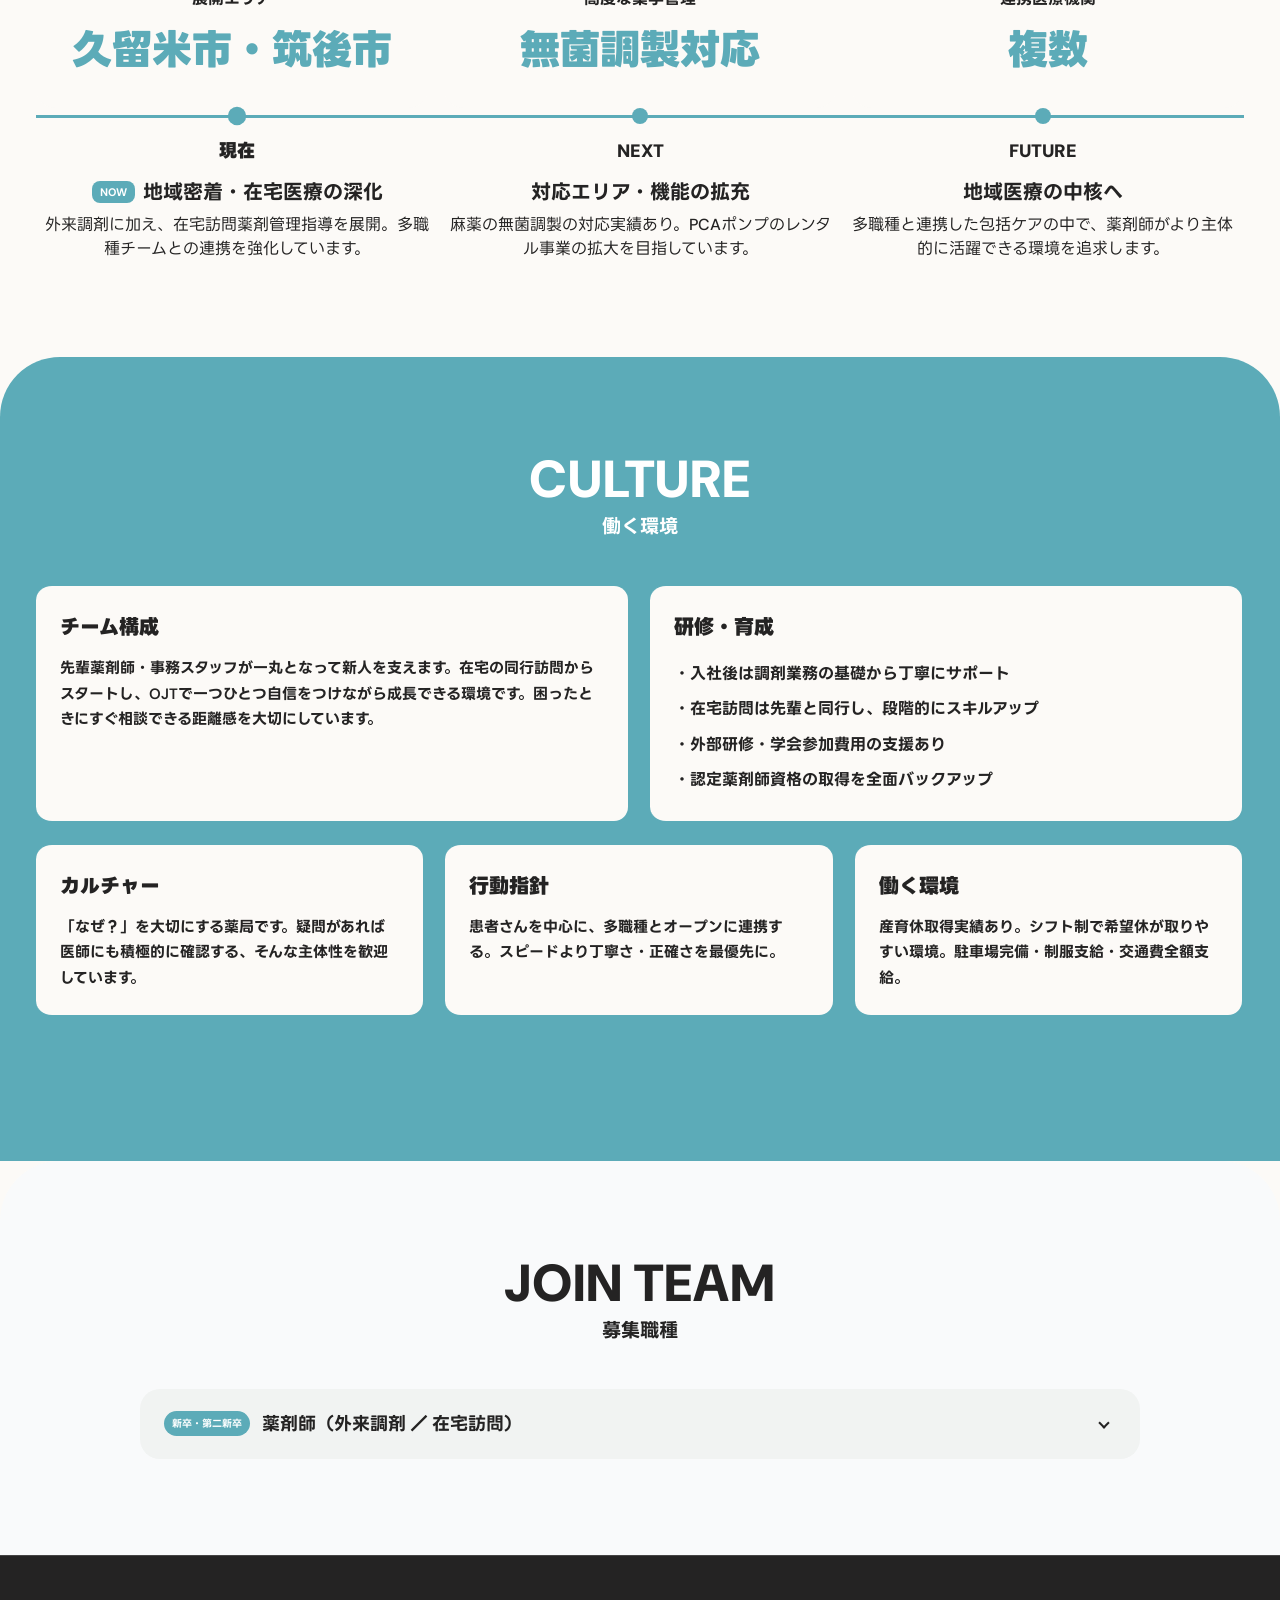
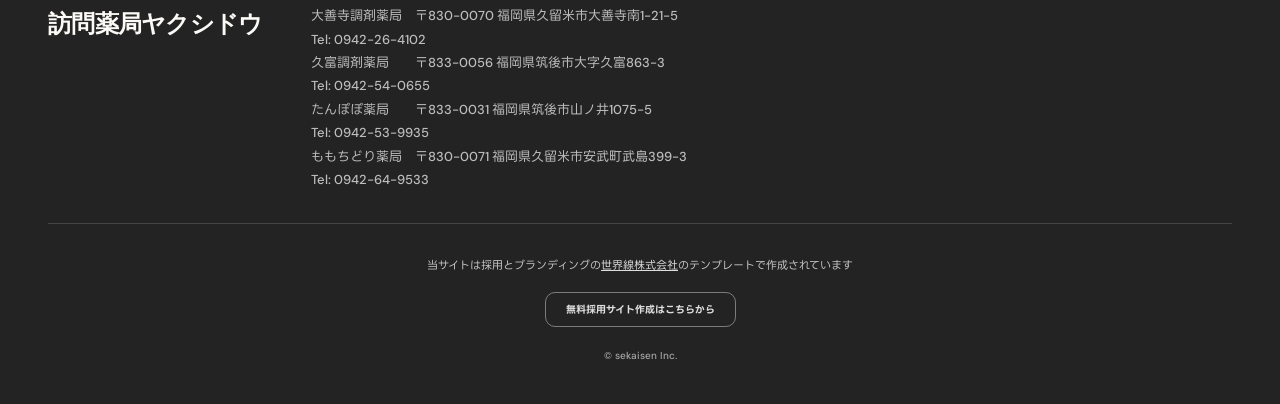
==== commit 74140a9a: "Update index.html" ====
--- a/index.html
+++ b/index.html
@@ -54,22 +54,51 @@
 
   <!-- ② なぜこの事業をやるのか（Purpose） -->
   <section class="purpose" id="purpose">
-    <div class="container">
-      <h2 class="section-title"><span class="section-title-en">Purpose</span><span class="section-title-ja">私たちは、関わる人の人生を少しでも良くするために存在する</span></h2>
-      <p>薬は、人を幸せにするための手段です。だから私たちは、薬そのものではなく、薬を必要としている人を見ます。患者さんの不安。 ご家族の悩み。 医療者の困りごと。その一つひとつに向き合い、期待を少しでも超える行動を積み重ねることで、関わる人の人生をより良くしたい。薬師堂薬局は、患者さん、ご家族、地域医療を支えるすべての人の「幸せの総和」を高めるために存在しています。</p>
-      <div class="purpose-grid">
-        <div class="purpose-content">
+  <div class="container">
+    <h2 class="section-title">
+      <span class="section-title-en">Purpose</span>
+      <span class="section-title-ja">私たちは、関わる人の人生を少しでも良くするために存在する</span>
+    </h2>
+
+    <div class="purpose-intro">
+      <p>
+        薬は、人を幸せにするための手段です。<br>
+        だから私たちは、薬そのものではなく、薬を必要としている人を見ます。<br>
+        <br>
+        患者さんの不安。<br>
+        ご家族の悩み。<br>
+        医療者の困りごと。<br>
+        <br>
+        その一つひとつに向き合い、期待を少しでも超える行動を積み重ねることで、関わる人の人生をより良くしたい。<br>
+        薬師堂薬局は、患者さん、ご家族、地域医療を支えるすべての人の「幸せの総和」を高めるために存在しています。
+      </p>
+    </div>
+
+    <div class="purpose-grid">
+    <div class="purpose-content">
+      <div class="purpose-block">
+            <h3>| Social Issue<br>医療が届かないのではなく、安心が届いていない</h3>
+            <p>高齢化が進む地域では、通院が困難な患者さんが増えています。<br>
+               しかし、本当に不足しているのは薬そのものではありません。<br>
+               安心して薬を使える環境。<br>
+               困ったときに相談できる存在。<br>
+              「大丈夫ですよ」と寄り添ってくれる人。<br>
+               私たちは薬剤師として、薬だけでは解決できない課題にも向き合い続けます。</p>
+          </div>
           <div class="purpose-block">
-            <h3>Social Issue</h3>
-            <p>高齢化が進む福岡県の地域社会では、通院が難しい患者さんが増え続けています。薬を安全に、継続して使い続けられる環境をつくることが、いま最も求められています。私たちはその課題に、薬剤師として正面から向き合っています。</p>
+            <h3>| Our Story<br>患者さんの顔が見える薬局をつくりたい</h3>
+            <p>それが薬師堂薬局の原点です。<br>
+               薬局のカウンター越しだけでは、患者さんの本当の困りごとは見えません。<br>
+               だから私たちは地域へ出向きます。<br>
+               暮らしを見て、<br>
+               声を聞いて、<br>
+               想いを知る。<br>
+               相手の気持ちを想像し、その人にとって何が最善かを考え続ける。<br>
+               その積み重ねによって、地域から必要とされる薬局を目指してきました。</p>
           </div>
           <div class="purpose-block">
-            <h3>Our Story</h3>
-            <p>「患者さんの顔が見える薬局をつくりたい」——その想いから薬師堂薬局は生まれました。外来調剤だけでなく、在宅医療の現場へ積極的に出向く薬局として、地域の医師・訪問看護師と連携しながら歩んできました。</p>
-          </div>
-          <div class="purpose-block">
-            <h3>Vision & Mission</h3>
-            <p><strong>ビジョン：</strong>誰もが住み慣れた場所で、安心して暮らせる社会をつくる<br><strong>ミッション：</strong>薬のプロとして、患者さんの「生活の質」を地域から支える</p>
+            <h3>| Vision & Mission</h3>
+            <p><strong>ビジョン：</strong>誰もが住み慣れた場所で、自分らしく生きられる地域社会をつくる<br><strong>ミッション：</strong>薬の専門性と思いやりで、関わる人の幸せの総和を高める</p>
           </div>
         </div>
         <div class="purpose-visual">
